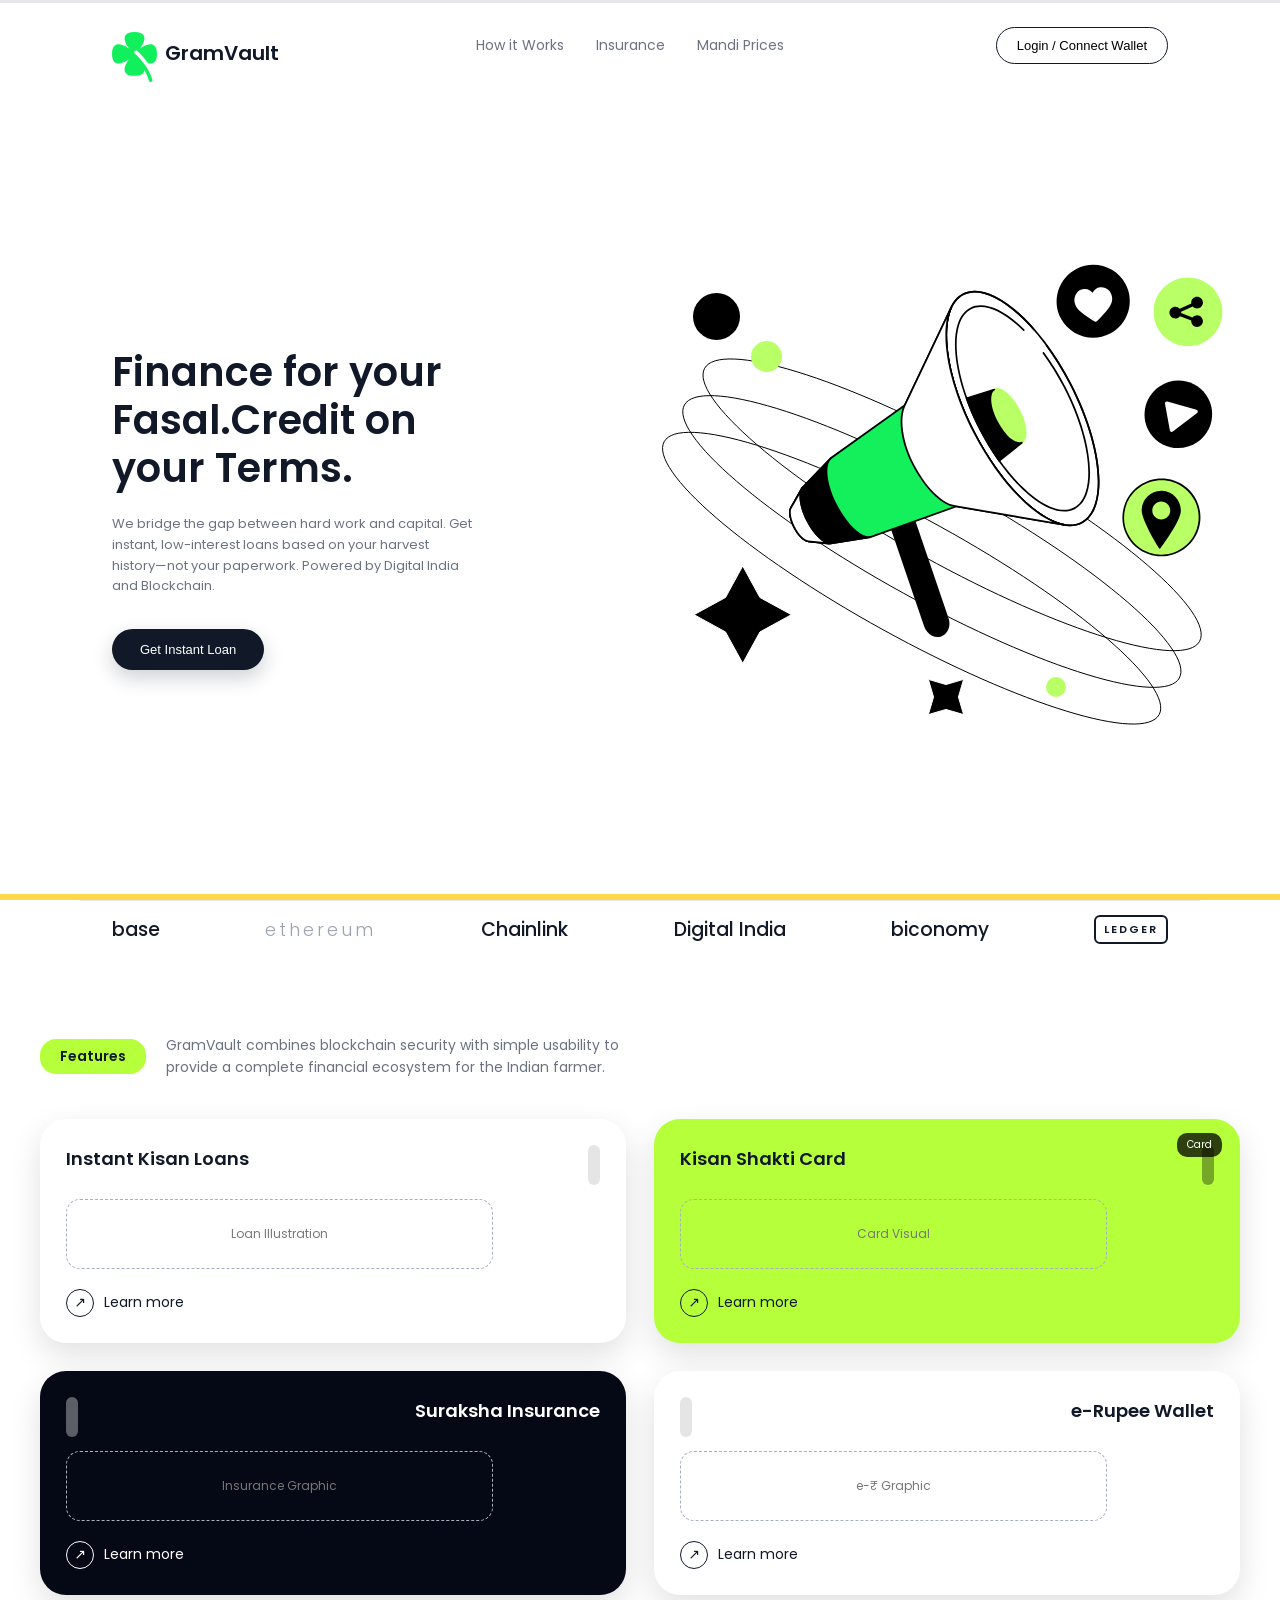
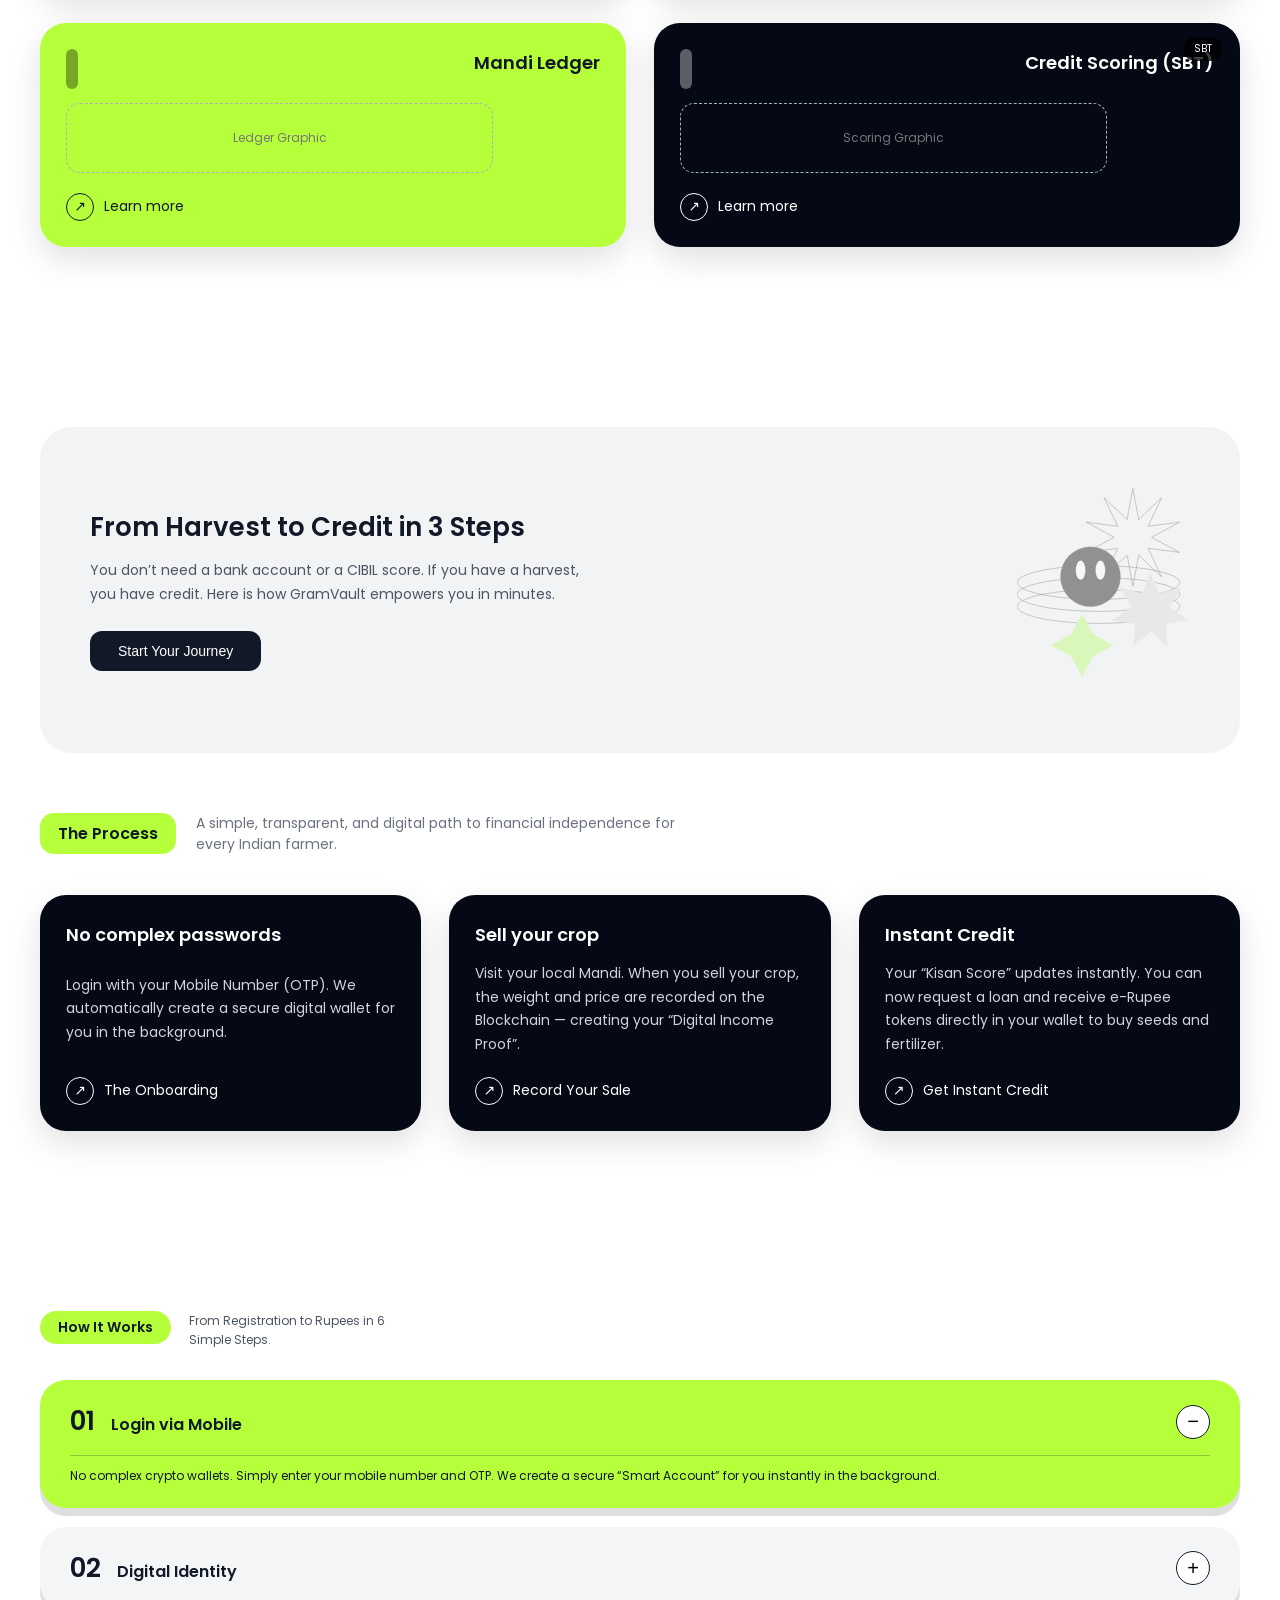
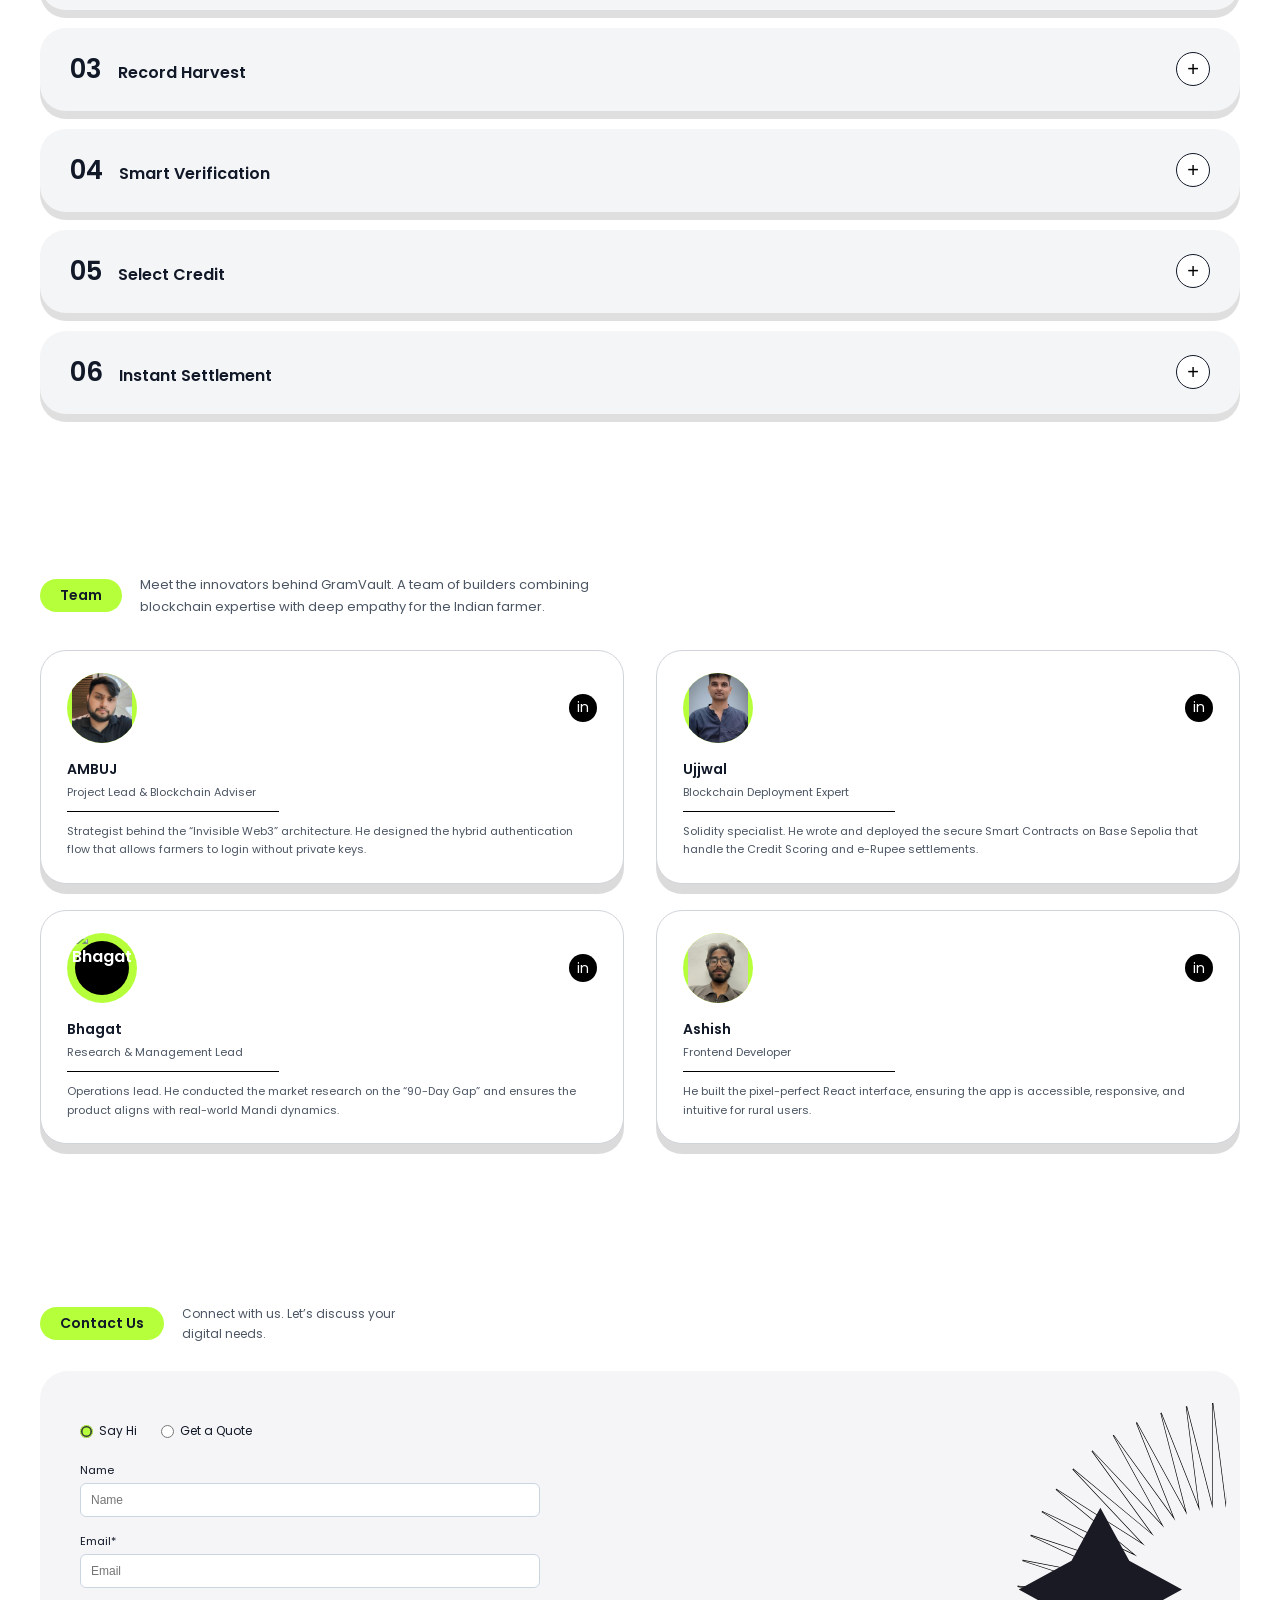
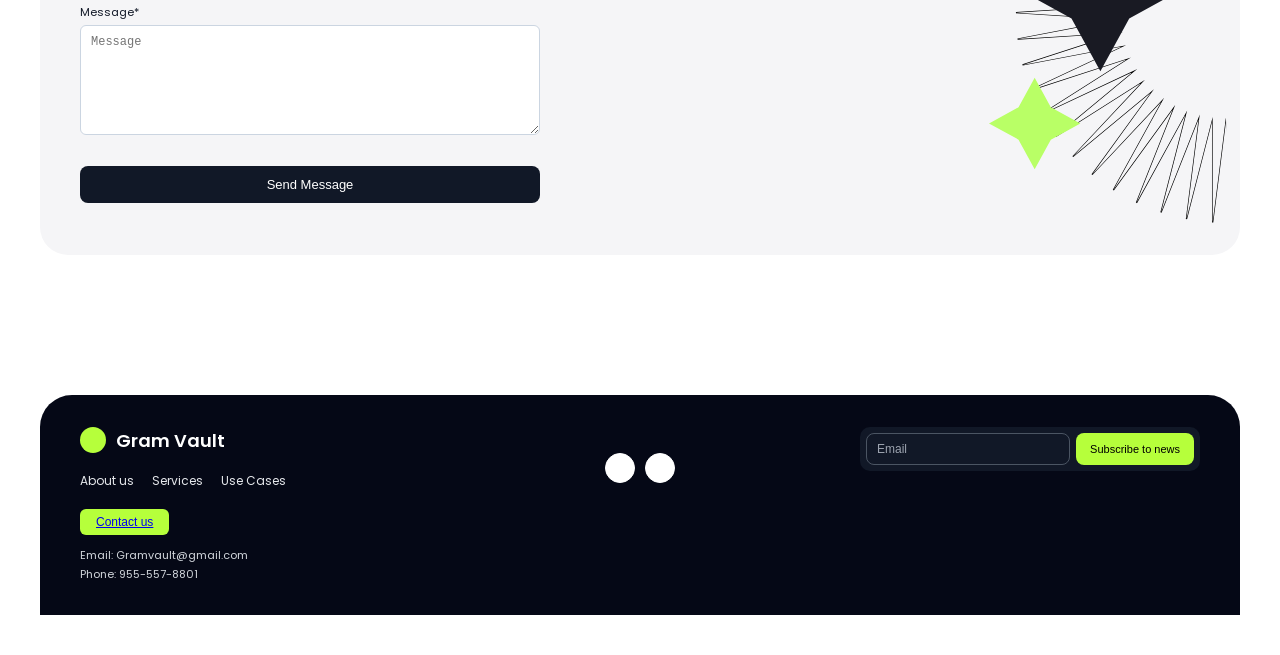
==== frontend/index.html @ ecdd1592 "Refactor code structure for improved readability and maintainability" ====
<!DOCTYPE html>
<html lang="en">

<head>
    <meta charset="UTF-8" />
    <title>Gram Vault – Fasal Credit</title>
    <meta name="viewport" content="width=device-width, initial-scale=1.0" />
    <link href="https://fonts.googleapis.com/css2?family=Poppins:wght@300;400;500;600&display=swap" rel="stylesheet">
    <link rel="stylesheet" href="style.css">


</head>

<body>
    <div class="page">
        <header class="container navbar">
            <div class="logo">
                <div class="logo-icon"><img src="Vector.svg" height="50px"></div>
                <div class="logo-text">GramVault</div>

            </div>

            <nav class="nav-links">
                <a href="#">How it Works</a>
                <a href="#">Insurance</a>
                <a href="#">Mandi Prices</a>
            </nav>

            <button class="btn-outline">Login / Connect Wallet</button>
        </header>

        <div class="hero-wrapper">
            <main class="container hero">
                <sec class="hero-copy">
                    <h1 class="hero-title">
                        <span>Finance for your</span>
                        <span>Fasal.Credit on</span>
                        <span>your Terms.</span>
                    </h1>
                    <p class="hero-text">
                        We bridge the gap between hard work and capital. Get instant, low-interest
                        loans based on your harvest history—not your paperwork. Powered by
                        Digital India and Blockchain.
                    </p>
                    <button class="btn-primary">Get Instant Loan</button>
                </sec>

                <sec class="hero-graphic" aria-hidden="true">
                    <!-- <div class="megaphone-card"> -->
                    <!-- <div class="rings"></div>
                        <div class="megaphone-body">
                            <div class="megaphone-band"></div>
                        </div>
                        <div class="mega-handle"></div>

                        <div class="icon-bubble bubble-1"></div>
                        <div class="icon-bubble green bubble-2"></div>
                        <div class="icon-bubble green bubble-3"></div>

                        <div class="dot d1"></div>
                        <div class="dot d2"></div>

                        <div class="star s1"></div>
                        <div class="star s2"></div> -->
                    <img src="Illustration.svg">
        </div>
        </sec>
        </main>
    </div>

    <footer class="container partners">
        <div class="partners-row">
            <span><span class="bold">base</span></span>
            <span><span class="muted">ethereum</span></span>
            <span><span class="bold">Chainlink</span></span>
            <span><span class="bold">Digital India</span></span>
            <span><span class="bold">biconomy</span></span>
            <span class="tag">LEDGER</span>
        </div>
    </footer>
    </div>



    <!-- -----------------------------------------CardSection?-------------------------------------------- -->
    <section class="features">
        <div class="features-header">
            <span class="features-tag">Features</span>
            <p class="features-desc">
                GramVault combines blockchain security with simple usability to provide a
                complete financial ecosystem for the Indian farmer.
            </p>
        </div>

        <div class="features-grid">

            <!-- CARD 1 -->
            <div class="card card-light">
                <div class="card-header">
                    <h3 class="card-title">Instant Kisan Loans</h3>
                    <span class="card-bar"></span>


                </div>

                <div class="card-body">
                    <div class="card-illustration">Loan Illustration</div>
                </div>

                <div class="card-footer">
                    <a href="#" class="card-link">
                        <span class="card-icon">↗</span> Learn more
                    </a>
                </div>
            </div>

            <!-- CARD 2 -->
            <div class="card card-green">
                <span class="card-tag">Card</span>

                <div class="card-header">
                    <h3 class="card-title">Kisan Shakti Card</h3>
                    <span class="card-bar card-bar-dark"></span>

                </div>

                <div class="card-body">
                    <div class="card-illustration">Card Visual</div>
                </div>

                <div class="card-footer">
                    <a href="#" class="card-link">
                        <span class="card-icon">↗</span> Learn more
                    </a>
                </div>
            </div>

            <!-- CARD 3 -->
            <div class="card card-dark">
                <div class="card-header">
                    <span class="card-bar card-bar-white"></span>
                    <h3 class="card-title">Suraksha Insurance</h3>
                </div>

                <div class="card-body">
                    <div class="card-illustration">Insurance Graphic</div>
                </div>

                <div class="card-footer">
                    <a href="#" class="card-link">
                        <span class="card-icon">↗</span> Learn more
                    </a>
                </div>
            </div>

            <!-- CARD 4 -->
            <div class="card card-light">
                <div class="card-header">
                    <span class="card-bar"></span>
                    <h3 class="card-title">e-Rupee Wallet</h3>
                </div>

                <div class="card-body">
                    <div class="card-illustration">e-₹ Graphic</div>
                </div>

                <div class="card-footer">
                    <a href="#" class="card-link">
                        <span class="card-icon">↗</span> Learn more
                    </a>
                </div>
            </div>

            <!-- CARD 5 -->
            <div class="card card-green">
                <div class="card-header">
                    <span class="card-bar card-bar-dark"></span>
                    <h3 class="card-title">Mandi Ledger</h3>
                </div>

                <div class="card-body">
                    <div class="card-illustration">Ledger Graphic</div>
                </div>

                <div class="card-footer">
                    <a href="#" class="card-link">
                        <span class="card-icon">↗</span> Learn more
                    </a>
                </div>
            </div>

            <!-- CARD 6 -->
            <div class="card card-dark">
                <span class="card-tag">SBT</span>

                <div class="card-header">
                    <span class="card-bar card-bar-white"></span>
                    <h3 class="card-title">Credit Scoring (SBT)</h3>
                </div>

                <div class="card-body">
                    <div class="card-illustration">Scoring Graphic</div>
                </div>

                <div class="card-footer">
                    <a href="#" class="card-link">
                        <span class="card-icon">↗</span> Learn more
                    </a>
                </div>
            </div>

        </div>
    </section>

    <section class="journey-section">

        <!-- Top rounded box -->
        <div class="journey-box">
            <div class="journey-content">
                <h2 class="journey-title">From Harvest to Credit in 3 Steps</h2>
                <p class="journey-desc">
                    You don’t need a bank account or a CIBIL score. If you have a harvest, you have credit.
                    Here is how GramVault empowers you in minutes.
                </p>

                <button class="journey-btn">Start Your Journey</button>
            </div>

            <div class="journey-graphic">
                <img src="Group 4.svg" height="190px">
            </div>
        </div>

        <!-- PROCESS TITLE ROW -->
        <div class="process-header">
            <span class="process-tag">The Process</span>
            <p class="process-desc">
                A simple, transparent, and digital path to financial independence for every Indian farmer.
            </p>
        </div>

        <!-- PROCESS CARDS -->
        <div class="process-cards">

            <!-- CARD 1 -->
            <div class="card card-dark">
                <div class="card-header">
                    <h3 class="card-title">No complex passwords</h3>
                </div>

                <div class="card-body">
                    <p class="card-text">
                        Login with your Mobile Number (OTP). We automatically create a secure digital wallet
                        for you in the background.
                    </p>
                </div>

                <div class="card-footer">
                    <a href="#" class="card-link">
                        <span class="card-icon">↗</span> The Onboarding
                    </a>
                </div>
            </div>

            <!-- CARD 2 -->
            <div class="card card-dark">
                <div class="card-header">
                    <h3 class="card-title">Sell your crop</h3>
                </div>

                <div class="card-body">
                    <p class="card-text">
                        Visit your local Mandi. When you sell your crop, the weight and price are recorded on the
                        Blockchain — creating your “Digital Income Proof”.
                    </p>
                </div>

                <div class="card-footer">
                    <a href="#" class="card-link">
                        <span class="card-icon">↗</span> Record Your Sale
                    </a>
                </div>
            </div>

            <!-- CARD 3 -->
            <div class="card card-dark">
                <div class="card-header">
                    <h3 class="card-title">Instant Credit</h3>
                </div>

                <div class="card-body">
                    <p class="card-text">
                        Your “Kisan Score” updates instantly. You can now request a loan and receive e-Rupee tokens
                        directly in your wallet to buy seeds and fertilizer.
                    </p>
                </div>

                <div class="card-footer">
                    <a href="#" class="card-link">
                        <span class="card-icon">↗</span> Get Instant Credit
                    </a>
                </div>
            </div>

        </div>
    </section>


    <!-- -----------------------------------------CardSection?-------------------------------------------- -->



    <section class="how-section">
        <div class="how-header">
            <span class="how-tag">How It Works</span>
            <p class="how-desc">
                From Registration to Rupees in 6<br />
                Simple Steps.
            </p>
        </div>

        <div class="how-list">

            <!-- STEP 1 (OPEN) -->
            <div class="how-item active">
                <div class="how-item-header">
                    <div class="how-step">
                        <span class="how-step-number">01</span>
                        <span class="how-step-title">Login via Mobile</span>
                    </div>
                    <button class="how-toggle" type="button" aria-expanded="true">
                        <span class="how-toggle-symbol">−</span>
                    </button>
                </div>

                <div class="how-divider"></div>

                <div class="how-body">
                    <p>
                        No complex crypto wallets. Simply enter your mobile number and OTP.
                        We create a secure “Smart Account” for you instantly in the background.
                    </p>
                </div>
            </div>

            <!-- STEP 2 -->
            <div class="how-item">
                <div class="how-item-header">
                    <div class="how-step">
                        <span class="how-step-number">02</span>
                        <span class="how-step-title">Digital Identity</span>
                    </div>
                    <button class="how-toggle" type="button" aria-expanded="false">
                        <span class="how-toggle-symbol">+</span>
                    </button>
                </div>
                <div class="how-body">
                    <p>
                        The system initializes your "Soulbound Token" (SBT). This is your permanent, tamper-proof
                        digital reputation on the Base Blockchain.
                    </p>
                </div>
            </div>

            <!-- STEP 3 -->
            <div class="how-item">
                <div class="how-item-header">
                    <div class="how-step">
                        <span class="how-step-number">03</span>
                        <span class="how-step-title">Record Harvest</span>
                    </div>
                    <button class="how-toggle" type="button" aria-expanded="false">
                        <span class="how-toggle-symbol">+</span>
                    </button>
                </div>
                <div class="how-body">
                    <p>
                        When you sell your crop, the verified weight and price are recorded on-chain. This "Proof of
                        Income" automatically boosts your credit limit.
                    </p>
                </div>
            </div>

            <!-- STEP 4 -->
            <div class="how-item">
                <div class="how-item-header">
                    <div class="how-step">
                        <span class="how-step-number">04</span>
                        <span class="how-step-title">Smart Verification</span>
                    </div>
                    <button class="how-toggle" type="button" aria-expanded="false">
                        <span class="how-toggle-symbol">+</span>
                    </button>
                </div>
                <div class="how-body">
                    <p>No bank visits. Our smart contracts analyze your harvest history and satellite weather data to
                        calculate your exact loan eligibility in seconds.
                    </p>
                </div>
            </div>


            <div class="how-item">
                <div class="how-item-header">
                    <div class="how-step">
                        <span class="how-step-number">05</span>
                        <span class="how-step-title">Select Credit</span>
                    </div>
                    <button class="how-toggle" type="button" aria-expanded="false">
                        <span class="how-toggle-symbol">+</span>
                    </button>
                </div>
                <div class="how-body">
                    <p>Choose a loan offer (e.g., "Seeds & Fertilizer"). The funds are programmable and can only be
                        spent at verified merchants, ensuring safety.
                    </p>
                </div>
            </div>


            <div class="how-item">
                <div class="how-item-header">
                    <div class="how-step">
                        <span class="how-step-number">06</span>
                        <span class="how-step-title">Instant Settlement</span>
                    </div>
                    <button class="how-toggle" type="button" aria-expanded="false">
                        <span class="how-toggle-symbol">+</span>
                    </button>
                </div>
                <div class="how-body">
                    <p>Funds arrive in your wallet instantly as e-Rupee tokens. Use them to pay vendors via QR code or
                        withdraw to your bank account.
                    </p>
                </div>
            </div>

        </div>
    </section>






    <!---------------------------------------TEAM--------------------------------------->

    <section class="team-section">
        <div class="team-header">
            <span class="team-tag">Team</span>
            <p class="team-desc">
                Meet the innovators behind GramVault. A team of builders combining
                blockchain expertise with deep empathy for the Indian farmer.
            </p>
        </div>

        <div class="team-grid">
            <!-- MEMBER 1 -->
            <article class="team-card">
                <div class="team-card-top">
                    <div class="team-avatar-wrap">
                        <div class="team-avatar"><img src="ambuj.jpeg" alt="Ambuj" height=80px"></div>
                    </div>
                    <a href="https://www.linkedin.com/in/ambuj-tiwari-7b82b1240/" class="team-linkedin">in</a>
                </div>

                <div class="team-text">
                    <h3 class="team-name">AMBUJ</h3>
                    <p class="team-role">Project Lead &amp; Blockchain Adviser</p>
                    <div class="team-divider"></div>
                    <p class="team-bio">
                        Strategist behind the “Invisible Web3” architecture. He designed
                        the hybrid authentication flow that allows farmers to login without
                        private keys.
                    </p>
                </div>
            </article>

            <!-- MEMBER 2 -->
            <article class="team-card">
                <div class="team-card-top">
                    <div class="team-avatar-wrap">
                        <div class="team-avatar"><img src="ujjawal.jpeg" alt="Ujjwal" height=85px"></div>

                    </div>
                    <a href="https://www.linkedin.com/in/ujjawal-tiwari-017b30347" class="team-linkedin">in</a>


                </div>

                <div class="team-text">
                    <h3 class="team-name">Ujjwal</h3>
                    <p class="team-role">Blockchain Deployment Expert</p>
                    <div class="team-divider"></div>
                    <p class="team-bio">
                        Solidity specialist. He wrote and deployed the secure Smart
                        Contracts on Base Sepolia that handle the Credit Scoring and
                        e-Rupee settlements.
                    </p>
                </div>
            </article>

            <!-- MEMBER 3 -->
            <article class="team-card">
                <div class="team-card-top">
                    <div class="team-avatar-wrap">
                        <div class="team-avatar"><img src="bhagat.jpeg" alt="Bhagat" height=80px"></div>

                    </div>
                    <a href="#" class="team-linkedin">in</a>
                </div>

                <div class="team-text">
                    <h3 class="team-name">Bhagat</h3>
                    <p class="team-role">Research &amp; Management Lead</p>
                    <div class="team-divider"></div>
                    <p class="team-bio">
                        Operations lead. He conducted the market research on the “90-Day
                        Gap” and ensures the product aligns with real-world Mandi
                        dynamics.
                    </p>
                </div>
            </article>

            <!-- MEMBER 4 -->
            <article class="team-card">
                <div class="team-card-top">
                    <div class="team-avatar-wrap">
                        <div class="team-avatar"><img src="ashish.jpeg" alt="Ashish" height=80px"></div>

                    </div>
                    <a href="#" class="team-linkedin">in</a>
                </div>

                <div class="team-text">
                    <h3 class="team-name">Ashish</h3>
                    <p class="team-role">Frontend Developer</p>
                    <div class="team-divider"></div>
                    <p class="team-bio">
                        He built the pixel-perfect React interface, ensuring the app is
                        accessible, responsive, and intuitive for rural users.
                    </p>
                </div>
            </article>
        </div>
    </section>


    <!---------------------------------------TEAM--------------------------------------->

    <!--------------------------------------------contact-us------------------------------>

    <section class="contact-section">
        <!-- Top heading row -->
        <div class="contact-header">
            <span class="contact-tag">Contact Us</span>
            <p class="contact-subtitle">
                Connect with us. Let’s discuss your<br />
                digital needs.
            </p>
        </div>

        <!-- Big rounded card -->
        <div class="contact-card">
            <!-- Left: form -->
            <div class="contact-form-wrap">
                <div class="contact-toggle-row">
                    <label class="contact-toggle">
                        <input type="radio" name="contact_type" checked />
                        <span>Say Hi</span>
                    </label>
                    <label class="contact-toggle">
                        <input type="radio" name="contact_type" />
                        <span>Get a Quote</span>
                    </label>
                </div>

                <form class="contact-form" action="#" method="post">
                    <div class="contact-field">
                        <label for="name">Name</label>
                        <input id="name" type="text" placeholder="Name" />
                    </div>

                    <div class="contact-field">
                        <label for="email">Email*</label>
                        <input id="email" type="email" placeholder="Email" required />
                    </div>

                    <div class="contact-field">
                        <label for="message">Message*</label>
                        <textarea id="message" rows="4" placeholder="Message" required></textarea>
                    </div>

                    <button type="submit" class="contact-button">
                        Send Message
                    </button>
                </form>
            </div>

            <!-- Right: decoration -->
            <!-- <div class="contact-graphic"> -->
                <!-- <div class="contact-ray contact-ray-top"></div>
                <div class="contact-ray contact-ray-bottom"></div>
                <div class="contact-star contact-star-main"></div>
                <div class="contact-star contact-star-accent"></div> -->

                <img src="Group 10.svg" alt="" height="420px" style="margin-left: 55%;">

            </div>
        </div>
    </section>


    <!--------------------------------------------contact-us------------------------------>






    <footer class="footer-section">
  <div class="footer-inner">

    <!-- Left column -->
    <div class="footer-left">
      <div class="footer-brand">
        <div class="footer-logo-icon"></div>
        <span class="footer-logo-text">Gram Vault</span>
      </div>

      <nav class="footer-nav">
        <a href="#">About us</a>
        <a href="#">Services</a>
        <a href="#">Use Cases</a>
      </nav>

      <button class="footer-contact-btn"><a href="tel:8299726232">Contact us</a>
 </button>

      <div class="footer-contact-info">
        <p>Email: Gramvault@gmail.com</p>
        <p>Phone: 955-557-8801</p>
      </div>
    </div>

    <!-- Center icons -->
    <div class="footer-center">
      <button class="footer-icon-btn"  style="background-color: white;"><i class="fa-brands fa-github"></i></button>
      <button class="footer-icon-btn" style="background-color: white;"><i class="fa-brands fa-github"></i></button>
    </div>

    <!-- Right: newsletter -->
    <div class="footer-right">
      <form class="footer-newsletter">
        <input
          type="email"
          placeholder="Email"
          class="footer-input"
          required
        />
        <button type="submit" class="footer-news-btn">
          Subscribe to news
        </button>
      </form>
    </div>

  </div>
</footer>






    <!-- SIMPLE ACCORDION JS -->
    <script>
        document.querySelectorAll('.how-item-header').forEach(header => {
            header.addEventListener('click', () => {
                const item = header.parentElement;
                const open = item.classList.contains('active');

                // close all
                document.querySelectorAll('.how-item').forEach(i => {
                    i.classList.remove('active');
                    i.querySelector('.how-toggle').setAttribute('aria-expanded', 'false');
                    i.querySelector('.how-toggle-symbol').textContent = '+';
                });

                // reopen clicked if it was closed
                if (!open) {
                    item.classList.add('active');
                    const toggle = item.querySelector('.how-toggle');
                    toggle.setAttribute('aria-expanded', 'true');
                    item.querySelector('.how-toggle-symbol').textContent = '−';
                }
            });
        });
    </script>





</body>

</html>
---- frontend/style.css ----
:root {
     --bg: #ffffff;
     --text: #111827;
     --muted: #6b7280;
     --accent: #b6ff3b;
     --accent-yellow: #ffd74a;
     --border: #e5e7eb;
     --btn-dark: #111827;
     --btn-dark-hover: #020617;
 }

 * {
     margin: 0;
     padding: 0;
     box-sizing: border-box;
 }

 html,
 body {
     height: 100%;
 }

 body {
     font-family: "Poppins", system-ui, -apple-system, BlinkMacSystemFont, "Segoe UI",
         sans-serif;
     background: var(--bg);
     color: var(--text);
 }

 /* FULL SCREEN WRAPPER */
 .page {
     height: 100vh;
     /* pura screen cover */
     display: flex;
     flex-direction: column;
     border-top: 3px solid var(--border);
     border-bottom: 6px solid var(--accent-yellow);
 }

 .container {
     width: 100%;
     max-width: 1120px;
     margin: 0 auto;
     padding: 20px 32px 24px;
 }

 /* NAVBAR */
 .navbar {
     display: flex;
     align-items: center;
     justify-content: space-between;
     margin-bottom: 36px;
 }

 .logo {
     display: flex;
     align-items: center;
     gap: 10px;
     font-weight: 600;
     font-size: 20px;
 }

 .logo-icon {
     width: 28px;
     height: 28px;
     border-radius: 999px;
     /* background: var(--accent); */
     position: relative;
 }

 .logo-text {
     margin-top: 10%;
     margin-left: 10%;
 }

 /*.logo-icon::before,
 .logo-icon::after {
     content: "";
     position: absolute;
     inset: 6px;
     border-radius: 50%;
     border: 2px solid #111827;
     clip-path: polygon(50% 0, 100% 50%, 50% 100%, 0 50%);
 } */

 .nav-links {
     display: flex;
     gap: 32px;
     font-size: 14px;
     color: var(--muted);
 }

 .nav-links a {
     text-decoration: none;
     color: inherit;
     position: relative;
 }

 .nav-links a:hover::after {
     content: "";
     position: absolute;
     left: 0;
     bottom: -4px;
     width: 18px;
     height: 2px;
     background: var(--accent-yellow);
 }

 .btn-outline {
     padding: 10px 20px;
     border-radius: 999px;
     border: 1px solid #111827;
     background: transparent;
     font-size: 13px;
     cursor: pointer;
 }

 .btn-outline:hover {
     background: #f9fafb;
 }

 /* HERO SECTION (full-screen center) */
 .hero-wrapper {
     flex: 1;
     /* navbar ke baad jo space bache, sab hero use kare */
     display: flex;
     align-items: center;
 }

 .hero {
     display: grid;
     grid-template-columns: minmax(0, 1.2fr) minmax(0, 1fr);
     gap: 32px;
     align-items: center;
     width: 100%;
 }

 .hero-title {
     font-size: 40px;
     line-height: 1.2;
     font-weight: 600;
     margin-bottom: 22px;
 }

 .hero-title span {
     display: block;
 }

 .hero-text {
     font-size: 13px;
     line-height: 1.6;
     color: var(--muted);
     max-width: 360px;
     margin-bottom: 32px;
 }

 .btn-primary {
     padding: 13px 28px;
     border-radius: 999px;
     border: none;
     background: var(--btn-dark);
     color: #ffffff;
     font-size: 13px;
     cursor: pointer;
     box-shadow: 0 8px 20px rgba(15, 23, 42, 0.2);
 }

 .btn-primary:hover {
     background: var(--btn-dark-hover);
 }

 /* ILLUSTRATION */
 .hero-graphic {
     display: flex;
     align-items: center;
     justify-content: center;
 }

 .megaphone-card {
     width: 320px;
     height: 240px;
     border-radius: 120px;
     border: 1px solid var(--border);
     background: radial-gradient(circle at 10% 10%, #e5ffb3 0, #ffffff 55%);
     position: relative;
     overflow: hidden;
 }

 .rings {
     position: absolute;
     inset: 30px 50px;
     border-radius: 999px;
     border: 2px solid #d1d5db;
     transform: rotate(-22deg);
 }

 .rings::before,
 .rings::after {
     content: "";
     position: absolute;
     inset: 14px;
     border-radius: inherit;
     border: 2px solid #e5e7eb;
 }

 .megaphone-body {
     position: absolute;
     left: 45%;
     top: 26%;
     width: 110px;
     height: 70px;
     background: #ffffff;
     border-radius: 60px;
     border: 3px solid #111827;
     transform: rotate(18deg);
     box-shadow: 0 8px 16px rgba(15, 23, 42, 0.18);
     overflow: hidden;
 }

 .megaphone-body::before {
     content: "";
     position: absolute;
     inset: 10px;
     border-radius: inherit;
     border: 3px solid #111827;
 }

 .megaphone-band {
     position: absolute;
     inset: 0;
     background: linear-gradient(90deg, var(--accent) 0, #3bff5d 60%, #111827 61%, #111827 80%, #000 100%);
     clip-path: polygon(0 35%, 100% 0, 100% 65%, 0 100%);
     opacity: 0.9;
 }

 .mega-handle {
     position: absolute;
     width: 16px;
     height: 80px;
     background: #111827;
     border-radius: 20px;
     left: 58%;
     bottom: -6%;
     transform: rotate(12deg);
 }

 .icon-bubble {
     position: absolute;
     width: 40px;
     height: 40px;
     border-radius: 999px;
     display: flex;
     align-items: center;
     justify-content: center;
     font-size: 16px;
     background: #111827;
     color: #ffffff;
 }

 .icon-bubble.green {
     background: var(--accent);
     color: #111827;
 }

 .bubble-1 {
     top: 24%;
     right: 7%;
 }

 .bubble-2 {
     top: 44%;
     right: -4%;
 }

 .bubble-3 {
     bottom: 18%;
     right: 5%;
 }

 .icon-bubble::before {
     content: "⬆";
     transform: rotate(45deg);
 }

 .bubble-2::before {
     content: "▶";
     transform: translateX(1px);
 }

 .bubble-3::before {
     content: "⤵";
 }

 .dot {
     position: absolute;
     width: 9px;
     height: 9px;
     border-radius: 50%;
     background: var(--accent);
 }

 .dot.d1 {
     top: 20%;
     left: 52%;
 }

 .dot.d2 {
     bottom: 18%;
     left: 72%;
 }

 .star {
     position: absolute;
     width: 26px;
     height: 26px;
     background: #000;
     clip-path: polygon(50% 0, 68% 32%, 100% 40%, 74% 60%, 80% 100%, 50% 78%, 20% 100%, 26% 60%, 0 40%, 32% 32%);
 }

 .star.s1 {
     left: 16%;
     bottom: 22%;
 }

 .star.s2 {
     right: 20%;
     bottom: 7%;
 }

 /* PARTNER ROW */
 .partners {
     border-top: 1px solid #e5e7eb;
     padding-top: 14px;
     padding-bottom: 10px;
 }

 .partners-row {
     display: flex;
     align-items: center;
     justify-content: space-between;
     font-size: 18px;
     font-weight: 500;
 }

 .partners-row span {
     display: inline-flex;
     align-items: baseline;
     gap: 3px;
 }

 .partners-row .muted {
     font-weight: 300;
     letter-spacing: 3px;
     text-transform: lowercase;
     color: #9ca3af;
 }

 .partners-row .bold {
     font-size: 19px;
 }

 .partners-row .tag {
     border: 2px solid #111827;
     padding: 4px 8px;
     border-radius: 6px;
     font-size: 11px;
     font-weight: 600;
     letter-spacing: 2px;
 }

 /* RESPONSIVE */
 @media (max-width: 900px) {
     .nav-links {
         display: none;
     }

     .hero {
         grid-template-columns: 1fr;
     }

     .hero-graphic {
         order: -1;
     }

     .hero-title {
         font-size: 32px;
     }
 }

 @media (max-width: 640px) {
     .container {
         padding-inline: 18px;
     }

     .partners-row {
         flex-wrap: wrap;
         gap: 14px;
         justify-content: center;
     }
 }










 /* GENERAL RESET + FULL WIDTH WRAPPER */
 /* body {
     margin: 0;
     padding: 0;
     width: 100%;
     overflow-x: hidden;
     background: #ffffff;
     font-family: Poppins, sans-serif;
 } */

 /* FULL SCREEN SECTIONS */
 section {
     width: 100%;
     padding-left: max(20px, calc((100vw - 1200px) / 2));
     padding-right: max(20px, calc((100vw - 1200px) / 2));
 }



 /* -------------------------------------------------- */
 /* ------------------- FEATURES SECTION ------------- */
 /* -------------------------------------------------- */

 .features {
     padding-top: 80px;
     padding-bottom: 80px;
 }

 .features-header {
     display: flex;
     gap: 20px;
     margin-bottom: 40px;
     align-items: center;
 }

 .features-tag {
     background: #b6ff3b;
     padding: 7px 20px;
     border-radius: 16px;
     font-weight: 600;
     font-size: 14px;
 }

 .features-desc {
     font-size: 14px;
     color: #6b7280;
     max-width: 500px;
     line-height: 1.6;
 }

 .features-grid {
     display: grid;
     grid-template-columns: repeat(2, 1fr);
     gap: 28px;
 }



 /* ---------------------- */
 /* CARD BASE STYLES */
 /* ---------------------- */

 .card {
     border-radius: 26px;
     padding: 26px;
     min-height: 200px;
     display: flex;
     flex-direction: column;
     justify-content: space-between;
     box-shadow: 0 12px 32px rgba(0, 0, 0, 0.12);
     position: relative;
 }

 .card-light {
     background: #ffffff;
 }

 .card-green {
     background: #b6ff3b;
 }

 .card-dark {
     background: #050815;
     color: #fff;
 }

 /* Card Header */
 .card-header {
     margin-bottom: 14px;
     display: flex;
     justify-content: space-between;
     align-items: flex-start;
 }

 .card-title {
     font-size: 18px;
     font-weight: 600;
 }

 /* Vertical bar */
 .card-bar {
     width: 12px;
     height: 40px;
     border-radius: 10px;
     background: rgba(0, 0, 0, 0.10);
 }

 .card-bar-dark {
     background: rgba(0, 0, 0, 0.35);
 }

 .card-bar-white {
     background: rgba(255, 255, 255, 0.35);
 }

 /* Card Body */
 .card-body {
     display: flex;
     align-items: center;
 }

 .card-illustration {
     width: 80%;
     height: 70px;
     border: 1px dashed #a8b0c0;
     border-radius: 14px;
     display: flex;
     justify-content: center;
     align-items: center;
     color: #777;
     font-size: 12px;
 }

 /* Tag */
 .card-tag {
     position: absolute;
     top: 14px;
     right: 18px;
     padding: 4px 10px;
     font-size: 10px;
     background: rgba(0, 0, 0, 0.75);
     border-radius: 10px;
     color: #fff;
 }

 /* Footer */
 .card-footer {
     margin-top: 20px;
 }

 .card-link {
     display: inline-flex;
     align-items: center;
     gap: 10px;
     color: inherit;
     font-size: 14px;
     text-decoration: none;
 }

 .card-icon {
     width: 28px;
     height: 28px;
     border: 1px solid currentColor;
     border-radius: 50%;
     display: flex;
     justify-content: center;
     align-items: center;
 }



 /* -------------------------------------------------- */
 /* ------------------- JOURNEY SECTION -------------- */
 /* -------------------------------------------------- */

 .journey-section {
     padding-top: 100px;
     padding-bottom: 100px;
 }

 .journey-box {
     width: 100%;
     background: #f1f3f5;
     border-radius: 32px;
     padding: 60px 50px;
     display: flex;
     justify-content: space-between;
     align-items: center;
 }

 .journey-content {
     max-width: 500px;
 }

 .journey-title {
     font-size: 26px;
     margin-bottom: 12px;
     font-weight: 600;
 }

 .journey-desc {
     font-size: 14px;
     line-height: 1.7;
     color: #4b5563;
     margin-bottom: 24px;
 }

 .journey-btn {
     padding: 12px 28px;
     background: #111827;
     color: #fff;
     border-radius: 12px;
     border: none;
     cursor: pointer;
     font-size: 14px;
 }

 .journey-graphic {
     font-size: 40px;
     opacity: 0.4;
 }



 /* PROCESS HEADER */
 .process-header {
     display: flex;
     gap: 20px;
     margin-top: 60px;
     margin-bottom: 40px;
     align-items: center;
 }

 .process-tag {
     background: #b6ff3b;
     padding: 8px 18px;
     font-weight: 600;
     border-radius: 14px;
 }

 .process-desc {
     font-size: 14px;
     color: #6b7280;
     max-width: 520px;
 }



 /* PROCESS CARDS */
 .process-cards {
     display: grid;
     grid-template-columns: repeat(3, 1fr);
     gap: 28px;
 }

 .card-text {
     font-size: 14px;
     color: #d1d5db;
     line-height: 1.7;
 }



 /* -------------------------------------------------- */
 /* RESPONSIVE */
 /* -------------------------------------------------- */

 @media (max-width: 950px) {

     .journey-box {
         flex-direction: column;
         text-align: center;
         padding: 40px 30px;
     }

     .journey-graphic {
         margin-top: 20px;
     }

     .process-cards {
         grid-template-columns: 1fr;
     }

     .features-grid {
         grid-template-columns: 1fr;
     }

 }



 /*****************************************************FAQ?************************************************/

 /* HOW IT WORKS / FAQ SECTION */

 .how-section {
     width: 100%;
     padding: 80px max(20px, calc((100vw - 1200px) / 2));
     font-family: Poppins, sans-serif;
 }

 .how-header {
     display: flex;
     gap: 18px;
     align-items: flex-start;
     margin-bottom: 32px;
 }

 .how-tag {
     background: #b6ff3b;
     padding: 6px 18px;
     border-radius: 18px;
     font-weight: 600;
     font-size: 14px;
 }

 .how-desc {
     font-size: 12px;
     color: #4b5563;
     line-height: 1.6;
 }

 .how-list {
     display: flex;
     flex-direction: column;
     gap: 18px;
 }

 /* Each row */
 .how-item {
     border-radius: 26px;
     background: #f4f5f7;
     padding: 22px 30px;
     box-shadow: 0 8px 0 #00000020;
     cursor: pointer;
     transition: background 0.2s ease, box-shadow 0.2s ease, transform 0.1s ease;
 }

 .how-item.active {
     background: #b6ff3b;
     transform: translateY(-1px);
 }

 /* top line */
 .how-item-header {
     display: flex;
     align-items: center;
     justify-content: space-between;
 }

 /* left side number + title */
 .how-step {
     display: flex;
     align-items: baseline;
     gap: 16px;
 }

 .how-step-number {
     font-size: 26px;
     font-weight: 600;
 }

 .how-step-title {
     font-size: 16px;
     font-weight: 600;
 }

 /* toggle button */
 .how-toggle {
     width: 34px;
     height: 34px;
     border-radius: 50%;
     border: 1px solid #111827;
     background: #ffffff;
     display: flex;
     align-items: center;
     justify-content: center;
     font-size: 20px;
     cursor: pointer;
 }

 .how-item.active .how-toggle {
     background: #ffffff;
 }

 /* divider + body text only visible in active */
 .how-divider {
     margin-top: 14px;
     border-top: 1px solid #11182740;
 }

 .how-body {
     margin-top: 10px;
     font-size: 12px;
     line-height: 1.6;
     color: #111827;
 }

 .how-item:not(.active) .how-divider,
 .how-item:not(.active) .how-body {
     display: none;
 }

 /* Responsive */
 @media (max-width: 768px) {
     .how-section {
         padding-inline: 20px;
     }

     .how-header {
         flex-direction: column;
         gap: 10px;
     }

     .how-item {
         padding: 18px 20px;
     }
 }

 /*****************************************************FAQ?************************************************/




 /*******************************************8TEAM**************************************************888*/


 /* TEAM SECTION WRAPPER */
 .team-section {
     width: 100%;
     padding: 80px max(20px, calc((100vw - 1200px) / 2));
     font-family: Poppins, sans-serif;
 }

 /* HEADER */
 .team-header {
     display: flex;
     gap: 18px;
     align-items: center;
     margin-bottom: 32px;
 }

 .team-tag {
     background: #b6ff3b;
     padding: 6px 20px;
     border-radius: 18px;
     font-weight: 600;
     font-size: 14px;
 }

 .team-desc {
     font-size: 13px;
     color: #4b5563;
     max-width: 520px;
     line-height: 1.7;
 }

 /* GRID */
 .team-grid {
     display: grid;
     grid-template-columns: repeat(2, minmax(0, 1fr));
     gap: 26px 32px;
 }

 /* CARD */
 .team-card {
     background: #ffffff;
     border-radius: 26px;
     border: 1px solid #d1d5db;
     padding: 22px 26px 24px;
     box-shadow: 0 10px 0 rgba(0, 0, 0, 0.14);
 }

 /* TOP AREA: avatar + linkedin */
 .team-card-top {
     display: flex;
     justify-content: space-between;
     align-items: center;
     margin-bottom: 16px;
 }

 /* avatar blob */
 .team-avatar-wrap {
     width: 70px;
     height: 70px;
     border-radius: 50%;
     background: #b6ff3b;
     display: flex;
     align-items: center;
     justify-content: center;
     position: relative;
     overflow: hidden;
 }

 .team-avatar {
     width: 54px;
     height: 54px;
     border-radius: 50%;
     background: #000;
     color: #fff;
     display: flex;
     align-items: center;
     justify-content: center;
     font-weight: 600;
 }

 /* LinkedIn badge */
 .team-linkedin {
     width: 28px;
     height: 28px;
     border-radius: 50%;
     background: #000;
     color: #fff;
     font-size: 14px;
     display: flex;
     align-items: center;
     justify-content: center;
     text-decoration: none;
 }

 /* TEXT AREA */
 .team-text {
     margin-top: 4px;
 }

 .team-name {
     font-size: 14px;
     font-weight: 600;
     margin-bottom: 4px;
 }

 .team-role {
     font-size: 11px;
     color: #4b5563;
     margin-bottom: 10px;
 }

 .team-divider {
     width: 40%;
     height: 1px;
     background: #000;
     margin-bottom: 10px;
 }

 .team-bio {
     font-size: 11px;
     line-height: 1.7;
     color: #4b5563;
 }

 /* RESPONSIVE */
 @media (max-width: 900px) {
     .team-grid {
         grid-template-columns: 1fr;
     }
 }

 /*******************************************8TEAM**************************************************888*/


 /*******************************************contect-us**************************************************888*/



 /* CONTACT SECTION WRAPPER */
 .contact-section {
     width: 100%;
     padding: 80px max(20px, calc((100vw - 1200px) / 2));
     font-family: Poppins, sans-serif;
 }

 /* HEADER */
 .contact-header {
     display: flex;
     gap: 18px;
     align-items: center;
     margin-bottom: 28px;
 }

 .contact-tag {
     background: #b6ff3b;
     padding: 6px 20px;
     border-radius: 18px;
     font-weight: 600;
     font-size: 14px;
 }

 .contact-subtitle {
     font-size: 12px;
     color: #4b5563;
     line-height: 1.6;
 }

 /* CARD */
 .contact-card {
     background: #f5f5f7;
     border-radius: 28px;
     padding: 32px 40px;
     display: grid;
     grid-template-columns: 1.3fr 1fr;
     gap: 40px;
     align-items: center;
 }

 /* FORM SIDE */
 .contact-form-wrap {
     max-width: 460px;
 }

 .contact-toggle-row {
     display: flex;
     gap: 24px;
     margin-bottom: 22px;
     font-size: 12px;
 }

 .contact-toggle {
     display: inline-flex;
     align-items: center;
     gap: 6px;
     cursor: pointer;
 }

 .contact-toggle input[type="radio"] {
     width: 13px;
     height: 13px;
     border-radius: 50%;
     accent-color: #b6ff3b;
     /* modern browsers */
 }

 .contact-form .contact-field {
     margin-bottom: 16px;
 }

 .contact-field label {
     display: block;
     font-size: 11px;
     margin-bottom: 4px;
 }

 .contact-field input,
 .contact-field textarea {
     width: 100%;
     border-radius: 6px;
     border: 1px solid #cbd5e1;
     padding: 9px 10px;
     font-size: 12px;
     outline: none;
 }

 .contact-field textarea {
     resize: vertical;
     min-height: 110px;
 }

 .contact-field input:focus,
 .contact-field textarea:focus {
     border-color: #111827;
 }

 /* BUTTON */
 .contact-button {
     margin-top: 8px;
     width: 100%;
     padding: 11px 16px;
     border-radius: 8px;
     border: none;
     background: #111827;
     color: #ffffff;
     font-size: 13px;
     cursor: pointer;
 }

 .contact-button:hover {
     background: #000000;
 }

 /* GRAPHIC SIDE */
 .contact-graphic {
     position: relative;
     width: 100%;
     height: 220px;
     overflow: hidden;
 }

 /* Rays */
 .contact-ray {
     position: absolute;
     width: 260px;
     height: 260px;
     border-radius: 50%;
     border: 1px dashed #9ca3af;
     clip-path: polygon(50% 0%, 55% 10%, 60% 20%, 65% 30%, 70% 40%, 75% 50%, 70% 60%, 65% 70%, 60% 80%, 55% 90%, 50% 100%, 45% 90%, 40% 80%, 35% 70%, 30% 60%, 25% 50%, 30% 40%, 35% 30%, 40% 20%, 45% 10%);
     opacity: 0.8;
 }

 .contact-ray-top {
     right: -60px;
     top: -60px;
 }

 .contact-ray-bottom {
     right: -60px;
     bottom: -60px;
 }

 /* Stars */
 .contact-star {
     position: absolute;
     clip-path: polygon(50% 0, 65% 35%, 100% 50%, 65% 65%, 50% 100%, 35% 65%, 0 50%, 35% 35%);
 }

 .contact-star-main {
     width: 100px;
     height: 100px;
     background: #050816;
     right: 40px;
     top: 60px;
 }

 .contact-star-accent {
     width: 70px;
     height: 70px;
     background: #b6ff3b;
     right: 110px;
     bottom: 10px;
 }

 /* RESPONSIVE */
 @media (max-width: 900px) {
     .contact-card {
         grid-template-columns: 1fr;
         padding: 28px 22px;
     }

     .contact-graphic {
         height: 180px;
     }
 }


 /*******************************************contect-us**************************************************888*/


 /* FOOTER WRAPPER */
 .footer-section {
     width: 100%;
     padding: 0 max(20px, calc((100vw - 1200px) / 2)) 40px;
     font-family: Poppins, sans-serif;
 }

 .footer-inner {
     margin-top: 60px;
     background: #050816;
     color: #ffffff;
     border-radius: 32px 32px 0 0;
     padding: 32px 40px 30px;
     display: grid;
     grid-template-columns: 1.2fr 0.6fr 1.2fr;
     align-items: flex-start;
     gap: 40px;
 }

 /* BRAND */
 .footer-brand {
     display: flex;
     align-items: center;
     gap: 10px;
     margin-bottom: 18px;
 }

 .footer-logo-icon {
     width: 26px;
     height: 26px;
     border-radius: 50%;
     background: #b6ff3b;
 }

 .footer-logo-text {
     font-weight: 600;
     font-size: 18px;
 }

 /* NAV LINKS */
 .footer-nav {
     display: flex;
     gap: 18px;
     font-size: 12px;
     margin-bottom: 18px;
 }

 .footer-nav a {
     color: #e5e7eb;
     text-decoration: none;
 }

 .footer-nav a:hover {
     text-decoration: underline;
 }

 /* CONTACT BUTTON + INFO */
 .footer-contact-btn {
     padding: 6px 16px;
     background: #b6ff3b;
     border-radius: 6px;
     border: none;
     font-size: 12px;
     font-weight: 500;
     cursor: pointer;
     margin-bottom: 10px;
     color: #000;
 text-decoration: none;
 }

 .footer-contact-info p {
     font-size: 11px;
     margin: 2px 0;
     color: #d1d5db;
 }

 /* CENTER ICONS */
 .footer-center {
     display: flex;
     gap: 10px;
     justify-content: center;
     align-items: center;
     margin-top: 26px;
 }

 .footer-icon-btn {
     width: 30px;
     height: 30px;
     border-radius: 50%;
     border: 1px solid #ffffff;
     background: transparent;
     color: #ffffff;
     font-size: 14px;
     cursor: pointer;
 }

 /* RIGHT – NEWSLETTER */
 .footer-right {
     display: flex;
     justify-content: flex-end;
     align-items: center;
 }

 .footer-newsletter {
     display: flex;
     width: 100%;
     max-width: 340px;
     background: #111827;
     border-radius: 10px;
     padding: 6px;
     gap: 6px;
 }

 .footer-input {
     flex: 1;
     border-radius: 8px;
     border: 1px solid #4b5563;
     background: transparent;
     color: #e5e7eb;
     padding: 8px 10px;
     font-size: 12px;
     outline: none;
 }

 .footer-input::placeholder {
     color: #9ca3af;
 }

 .footer-news-btn {
     border: none;
     border-radius: 8px;
     padding: 8px 14px;
     font-size: 11px;
     font-weight: 500;
     background: #b6ff3b;
     color: #000;
     cursor: pointer;
 }

 /* RESPONSIVE */
 @media (max-width: 900px) {
     .footer-inner {
         grid-template-columns: 1fr;
         gap: 24px;
     }

     .footer-right {
         justify-content: flex-start;
     }
 }
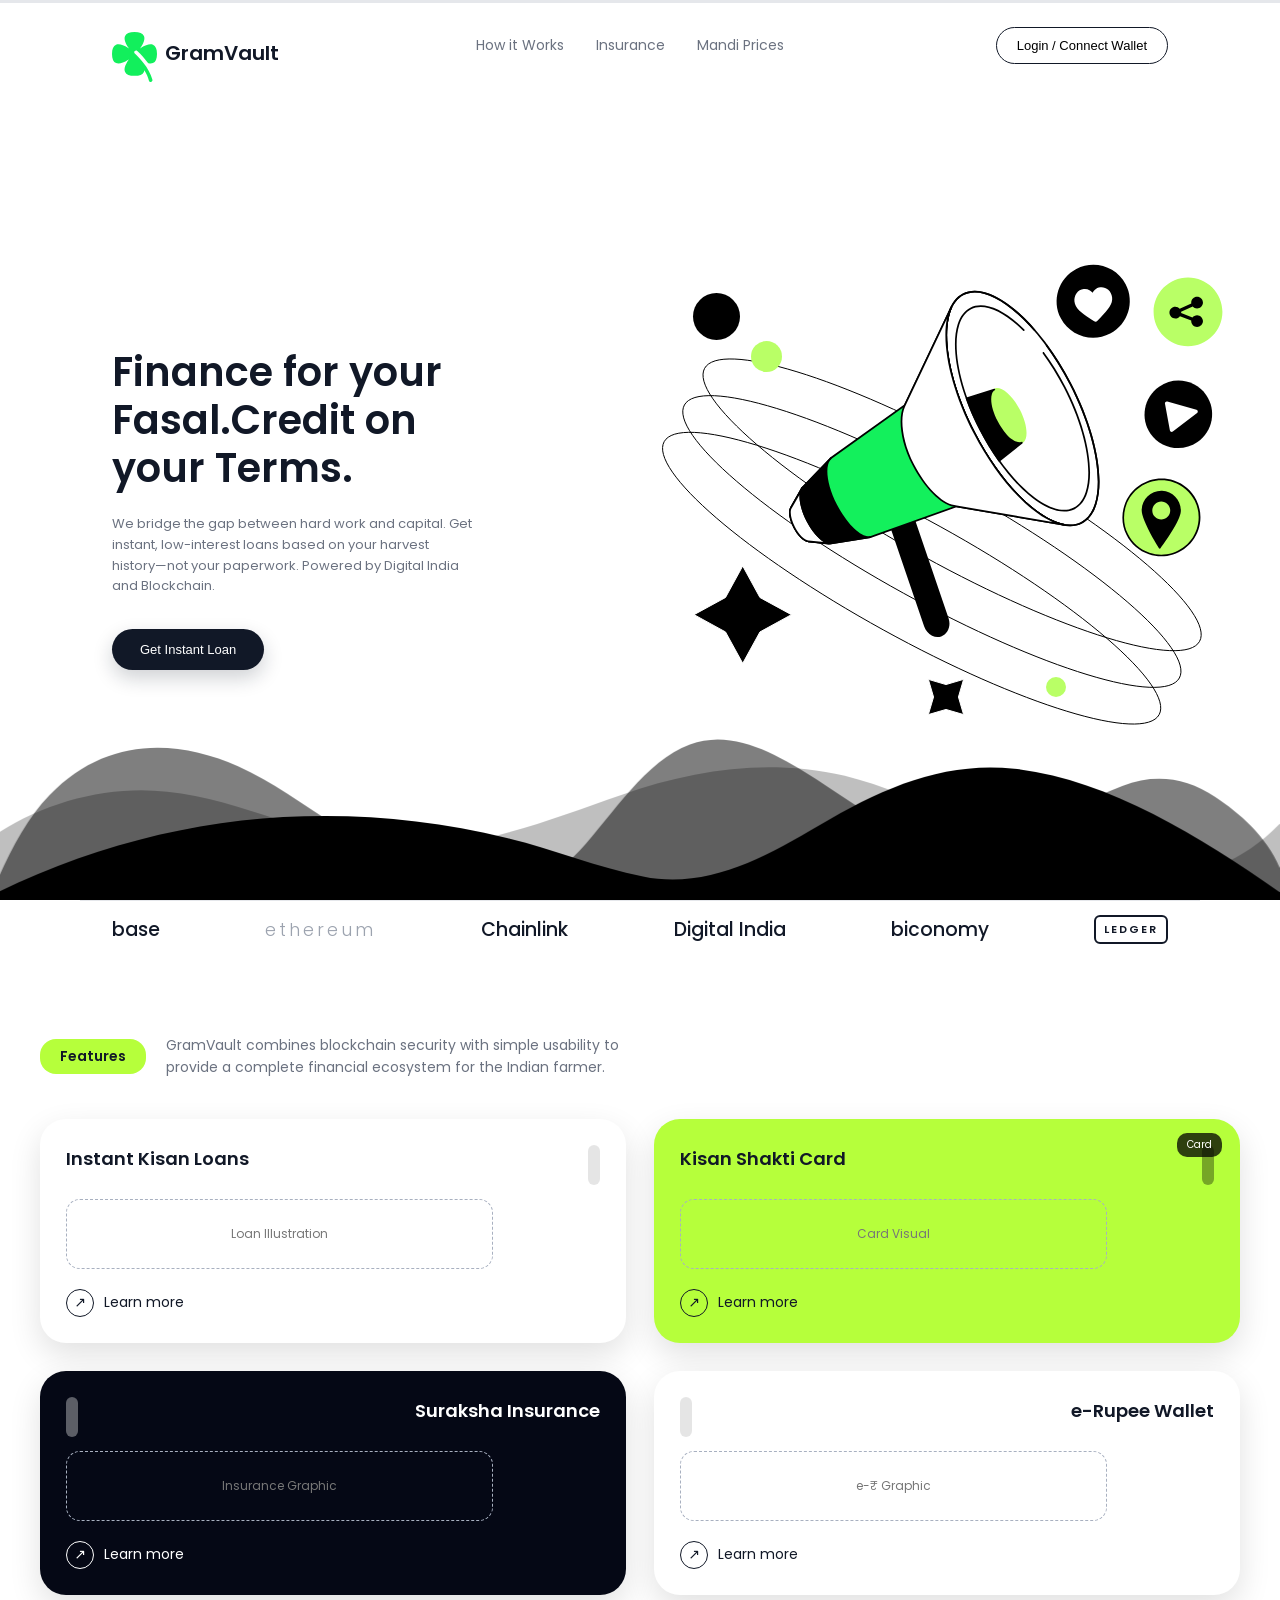
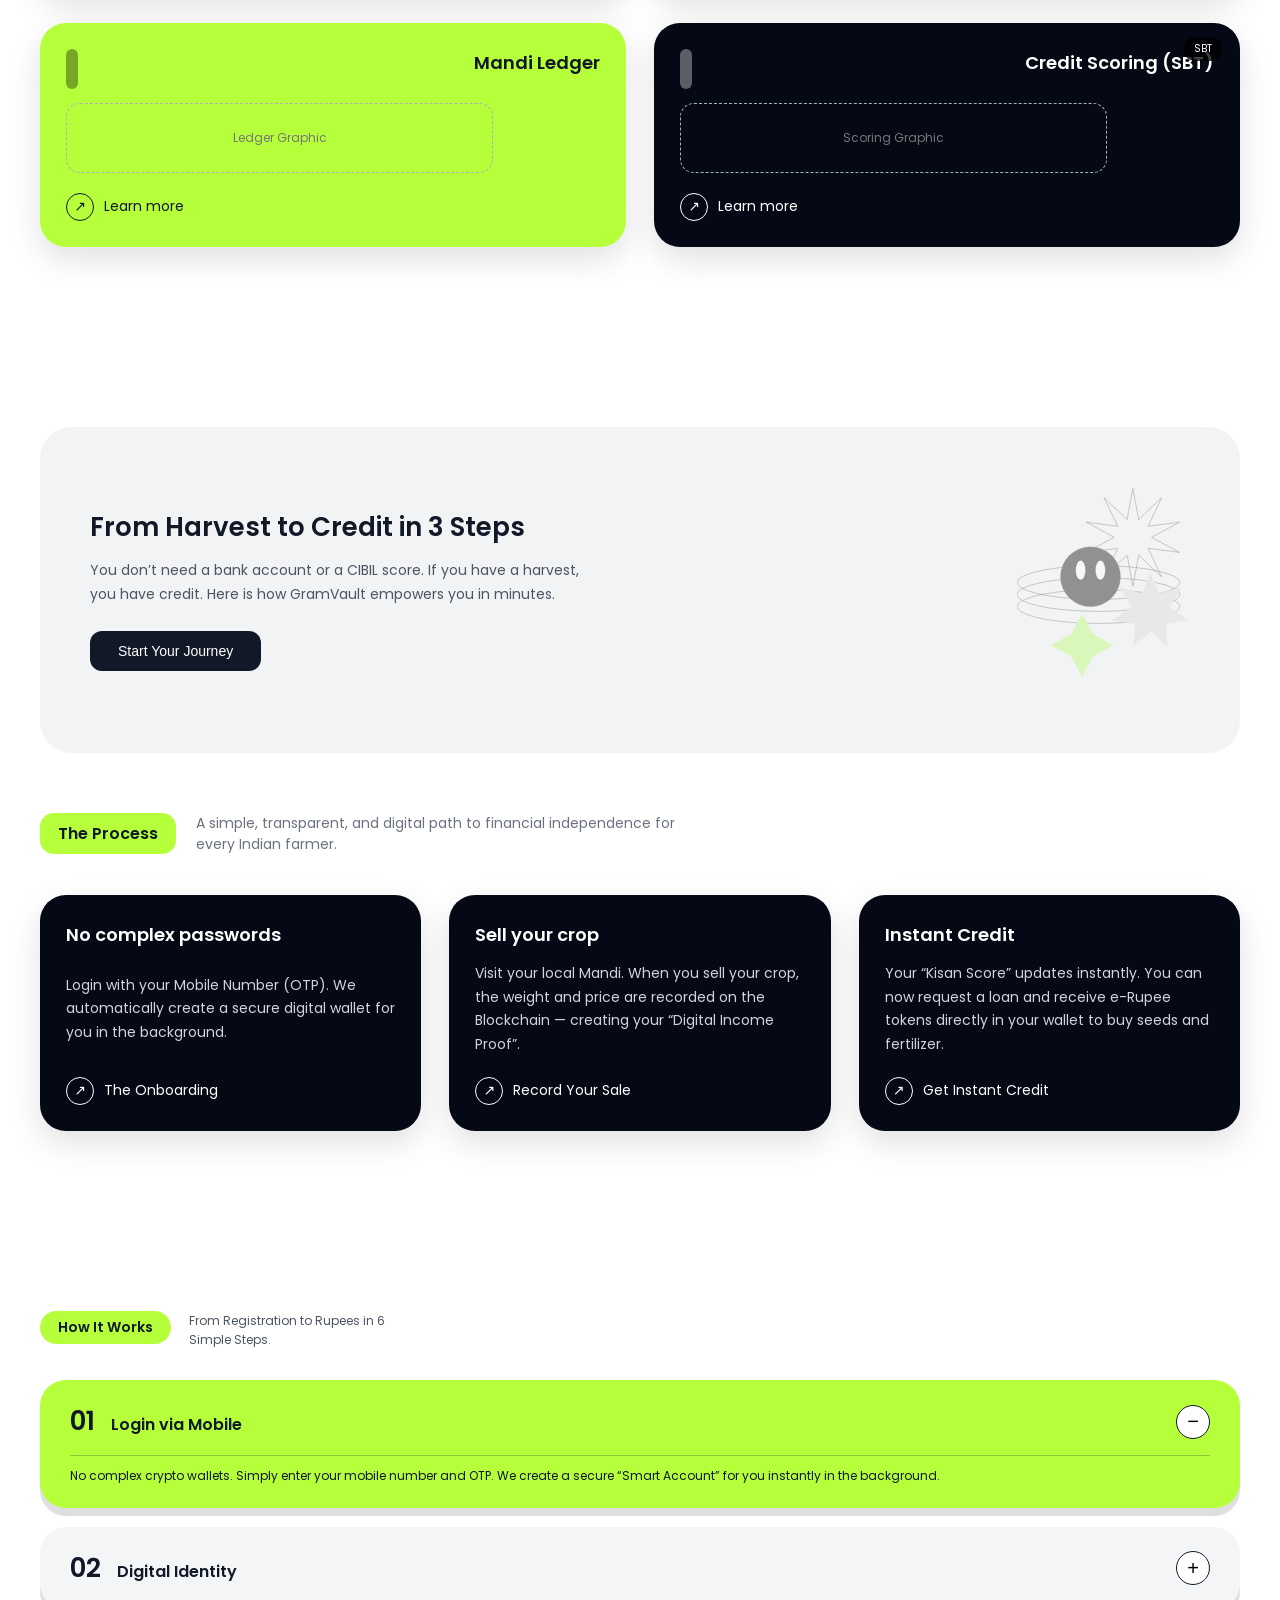
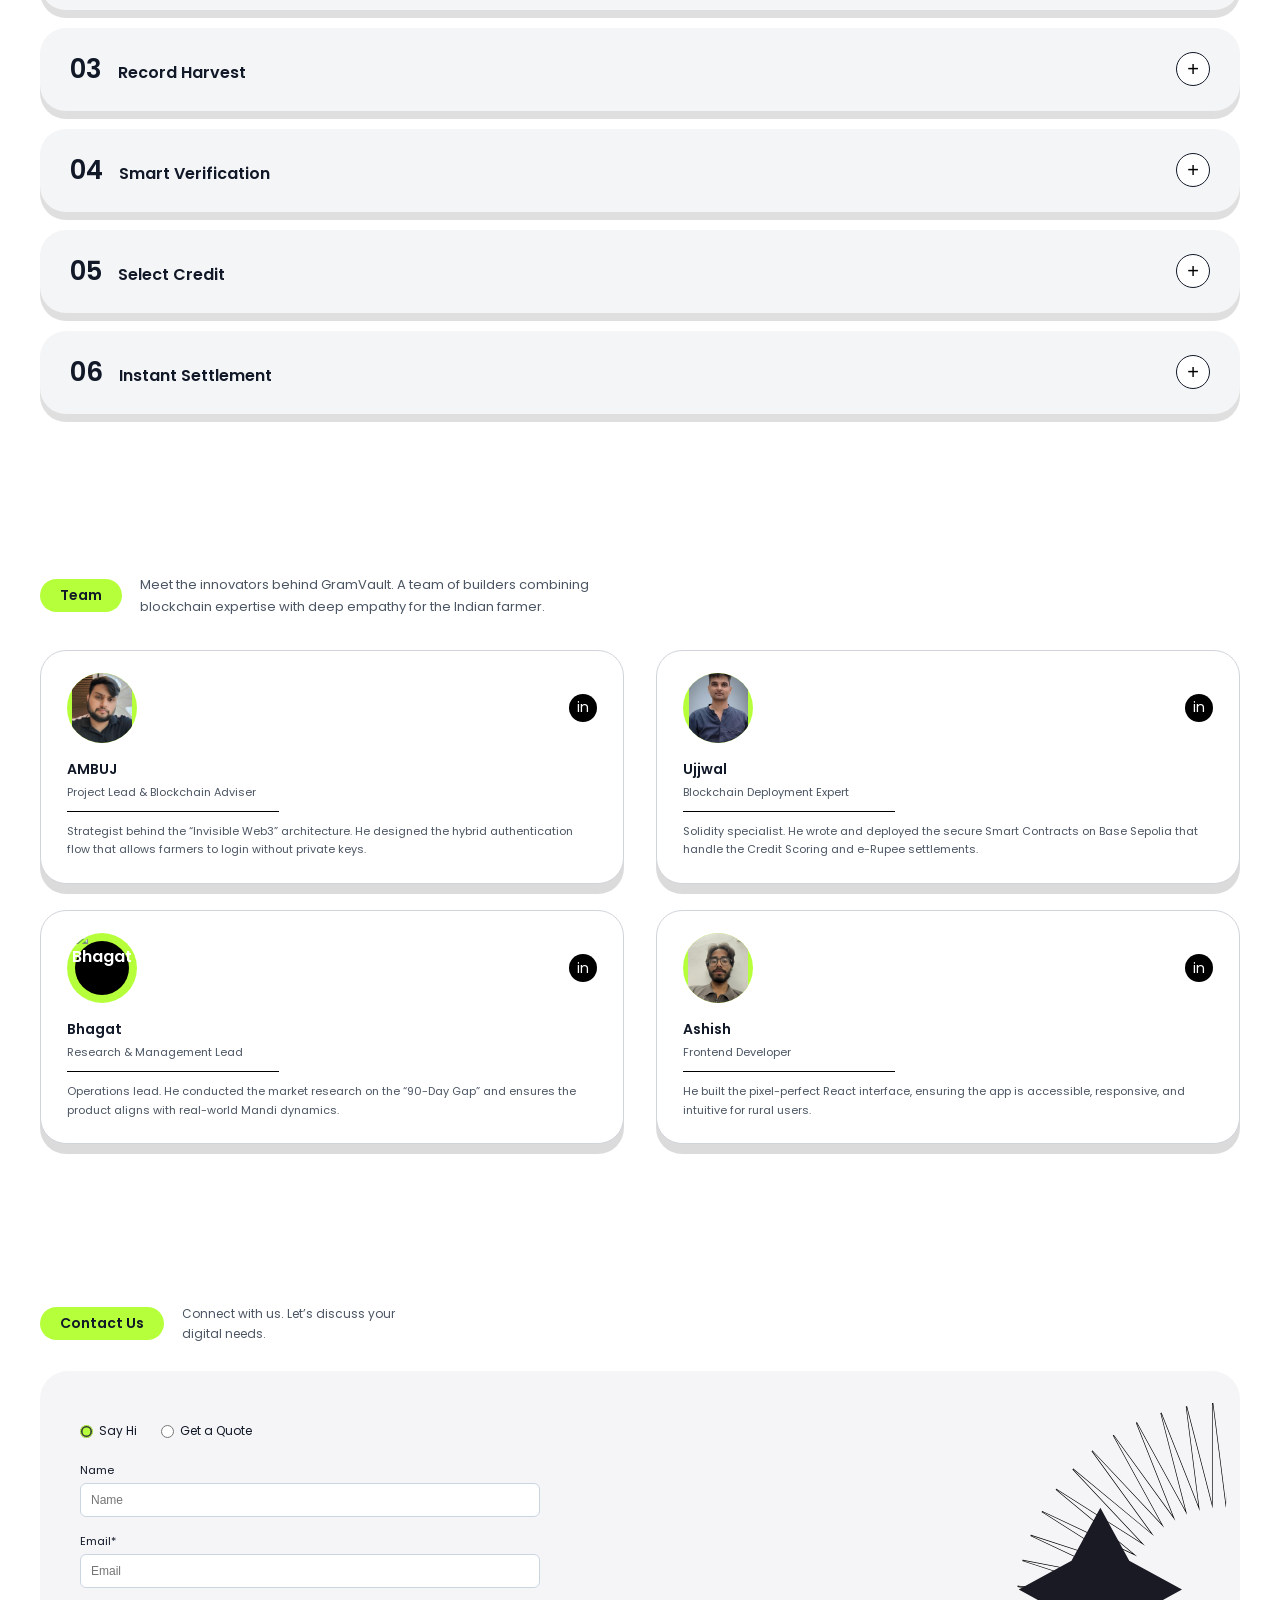
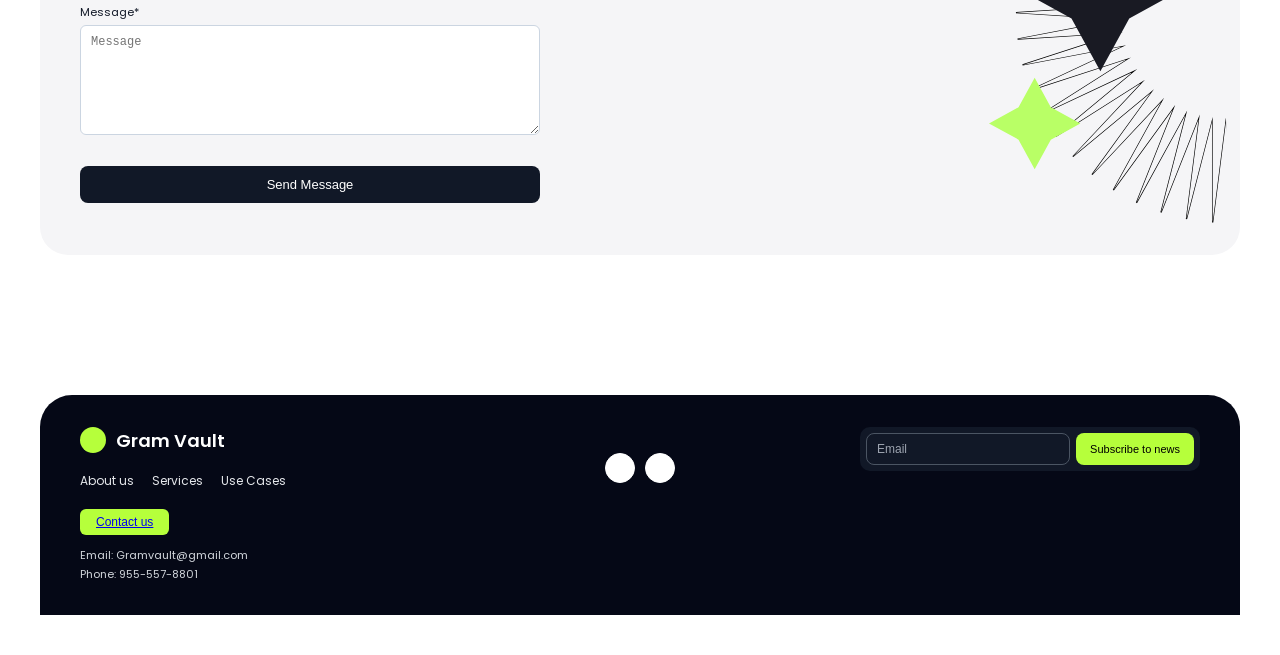
==== commit 64cfc2b1: "Refactor code structure for improved readability and maintainability" ====
--- a/frontend/index.html
+++ b/frontend/index.html
@@ -68,6 +68,12 @@
         </main>
     </div>
 
+
+
+
+ 
+
+
     <footer class="container partners">
         <div class="partners-row">
             <span><span class="bold">base</span></span>
@@ -82,6 +88,32 @@
 
 
 
+
+
+ 
+
+
+
+
+
+ 
+
+
+
+
+<div class="custom-shape-divider-bottom-1765028386">
+    <svg data-name="Layer 1" xmlns="http://www.w3.org/2000/svg" viewBox="0 0 1200 120" preserveAspectRatio="none">
+        <path d="M0,0V46.29c47.79,22.2,103.59,32.17,158,28,70.36-5.37,136.33-33.31,206.8-37.5C438.64,32.43,512.34,53.67,583,72.05c69.27,18,138.3,24.88,209.4,13.08,36.15-6,69.85-17.84,104.45-29.34C989.49,25,1113-14.29,1200,52.47V0Z" opacity=".25" class="shape-fill"></path>
+        <path d="M0,0V15.81C13,36.92,27.64,56.86,47.69,72.05,99.41,111.27,165,111,224.58,91.58c31.15-10.15,60.09-26.07,89.67-39.8,40.92-19,84.73-46,130.83-49.67,36.26-2.85,70.9,9.42,98.6,31.56,31.77,25.39,62.32,62,103.63,73,40.44,10.79,81.35-6.69,119.13-24.28s75.16-39,116.92-43.05c59.73-5.85,113.28,22.88,168.9,38.84,30.2,8.66,59,6.17,87.09-7.5,22.43-10.89,48-26.93,60.65-49.24V0Z" opacity=".5" class="shape-fill"></path>
+        <path d="M0,0V5.63C149.93,59,314.09,71.32,475.83,42.57c43-7.64,84.23-20.12,127.61-26.46,59-8.63,112.48,12.24,165.56,35.4C827.93,77.22,886,95.24,951.2,90c86.53-7,172.46-45.71,248.8-84.81V0Z" class="shape-fill"></path>
+    </svg>
+</div>
+
+
+
+
+
+
     <!-- -----------------------------------------CardSection?-------------------------------------------- -->
     <section class="features">
         <div class="features-header">
@@ -91,6 +123,16 @@
                 complete financial ecosystem for the Indian farmer.
             </p>
         </div>
+
+
+
+
+
+ 
+
+
+
+
 
         <div class="features-grid">
 
--- a/frontend/style.css
+++ b/frontend/style.css
@@ -1220,7 +1220,7 @@
      cursor: pointer;
      margin-bottom: 10px;
      color: #000;
- text-decoration: none;
+     text-decoration: none;
  }
 
  .footer-contact-info p {
@@ -1302,4 +1302,27 @@
      .footer-right {
          justify-content: flex-start;
      }
- }+ }
+
+
+ .custom-shape-divider-bottom-1765028386 {
+    position: absolute;
+    bottom: 0;
+    left: 0;
+    width: 100%;
+    overflow: hidden;
+    line-height: 0;
+    transform: rotate(180deg);
+}
+
+.custom-shape-divider-bottom-1765028386 svg {
+    position: relative;
+    display: block;
+    width: calc(100% + 1.3px);
+    height: 175px;
+    transform: rotateY(180deg);
+}
+
+.custom-shape-divider-bottom-1765028386 .shape-fill {
+    fill: #000000;
+}
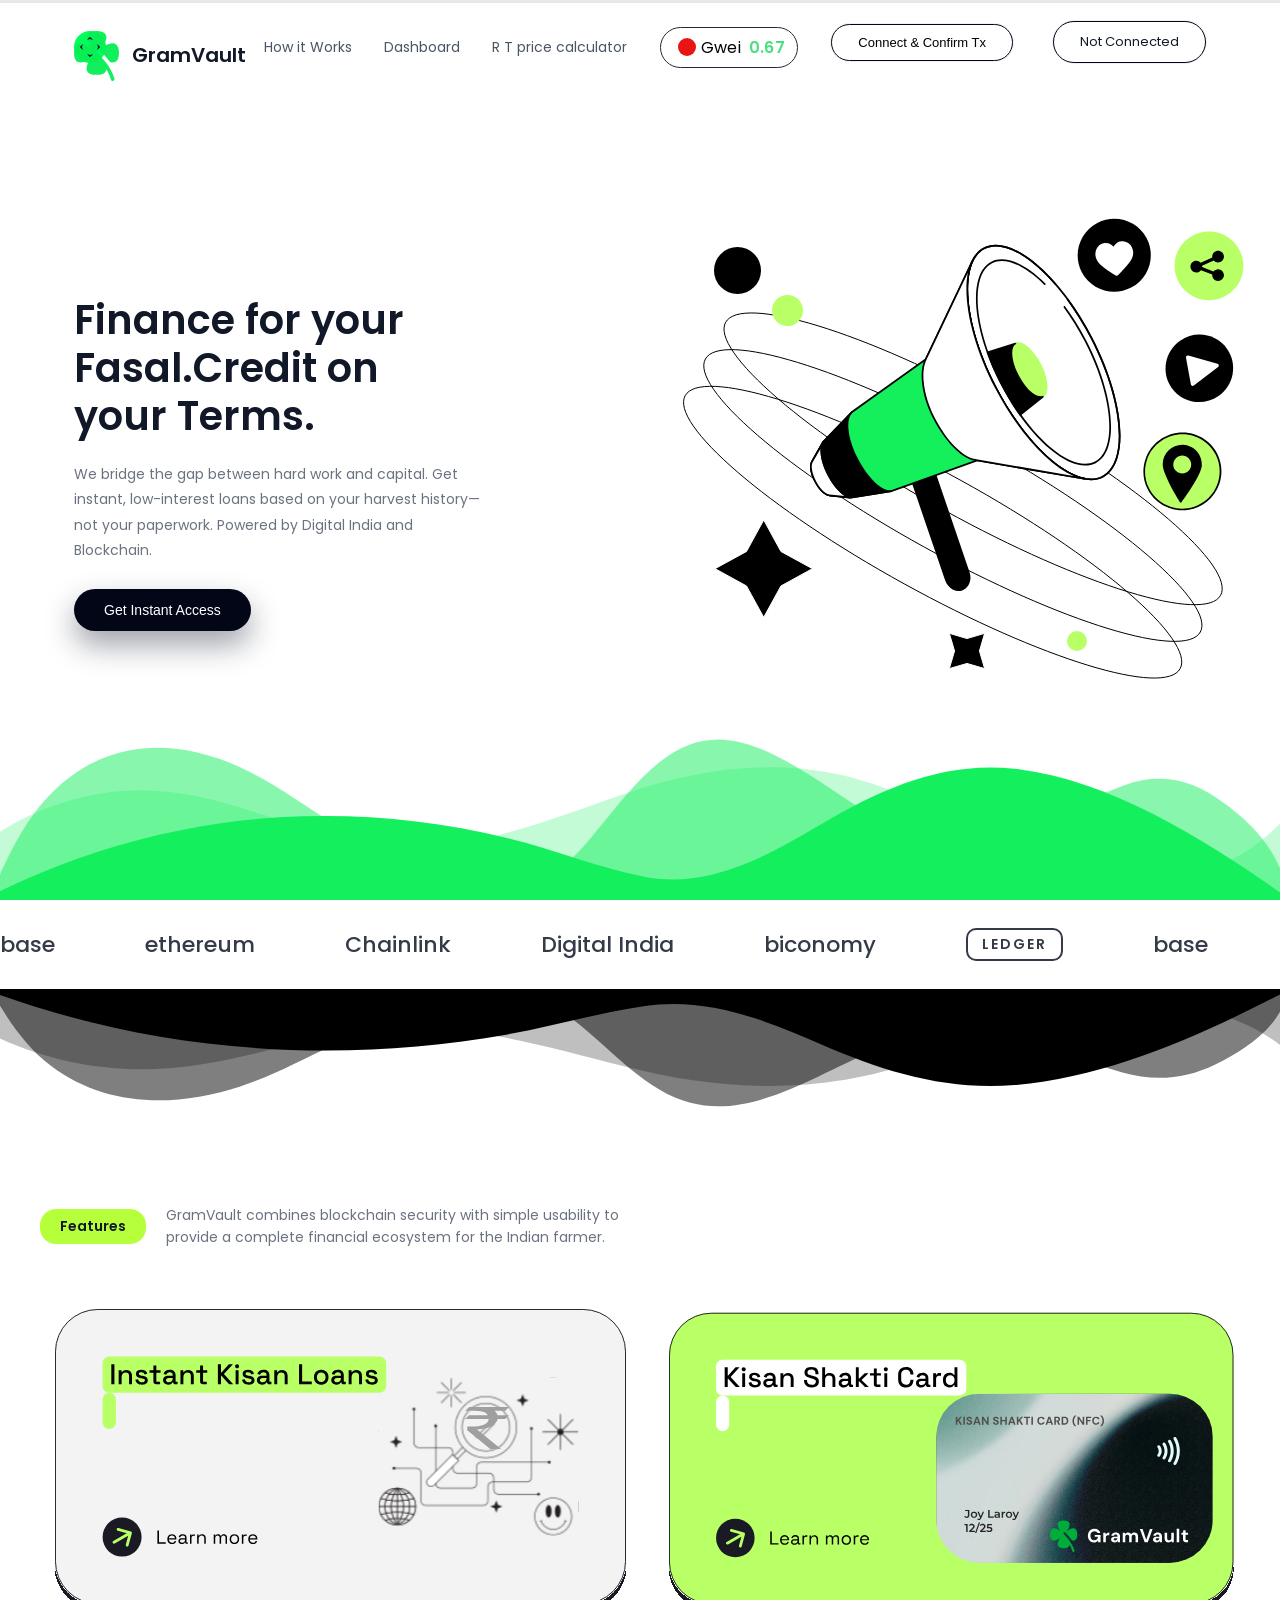
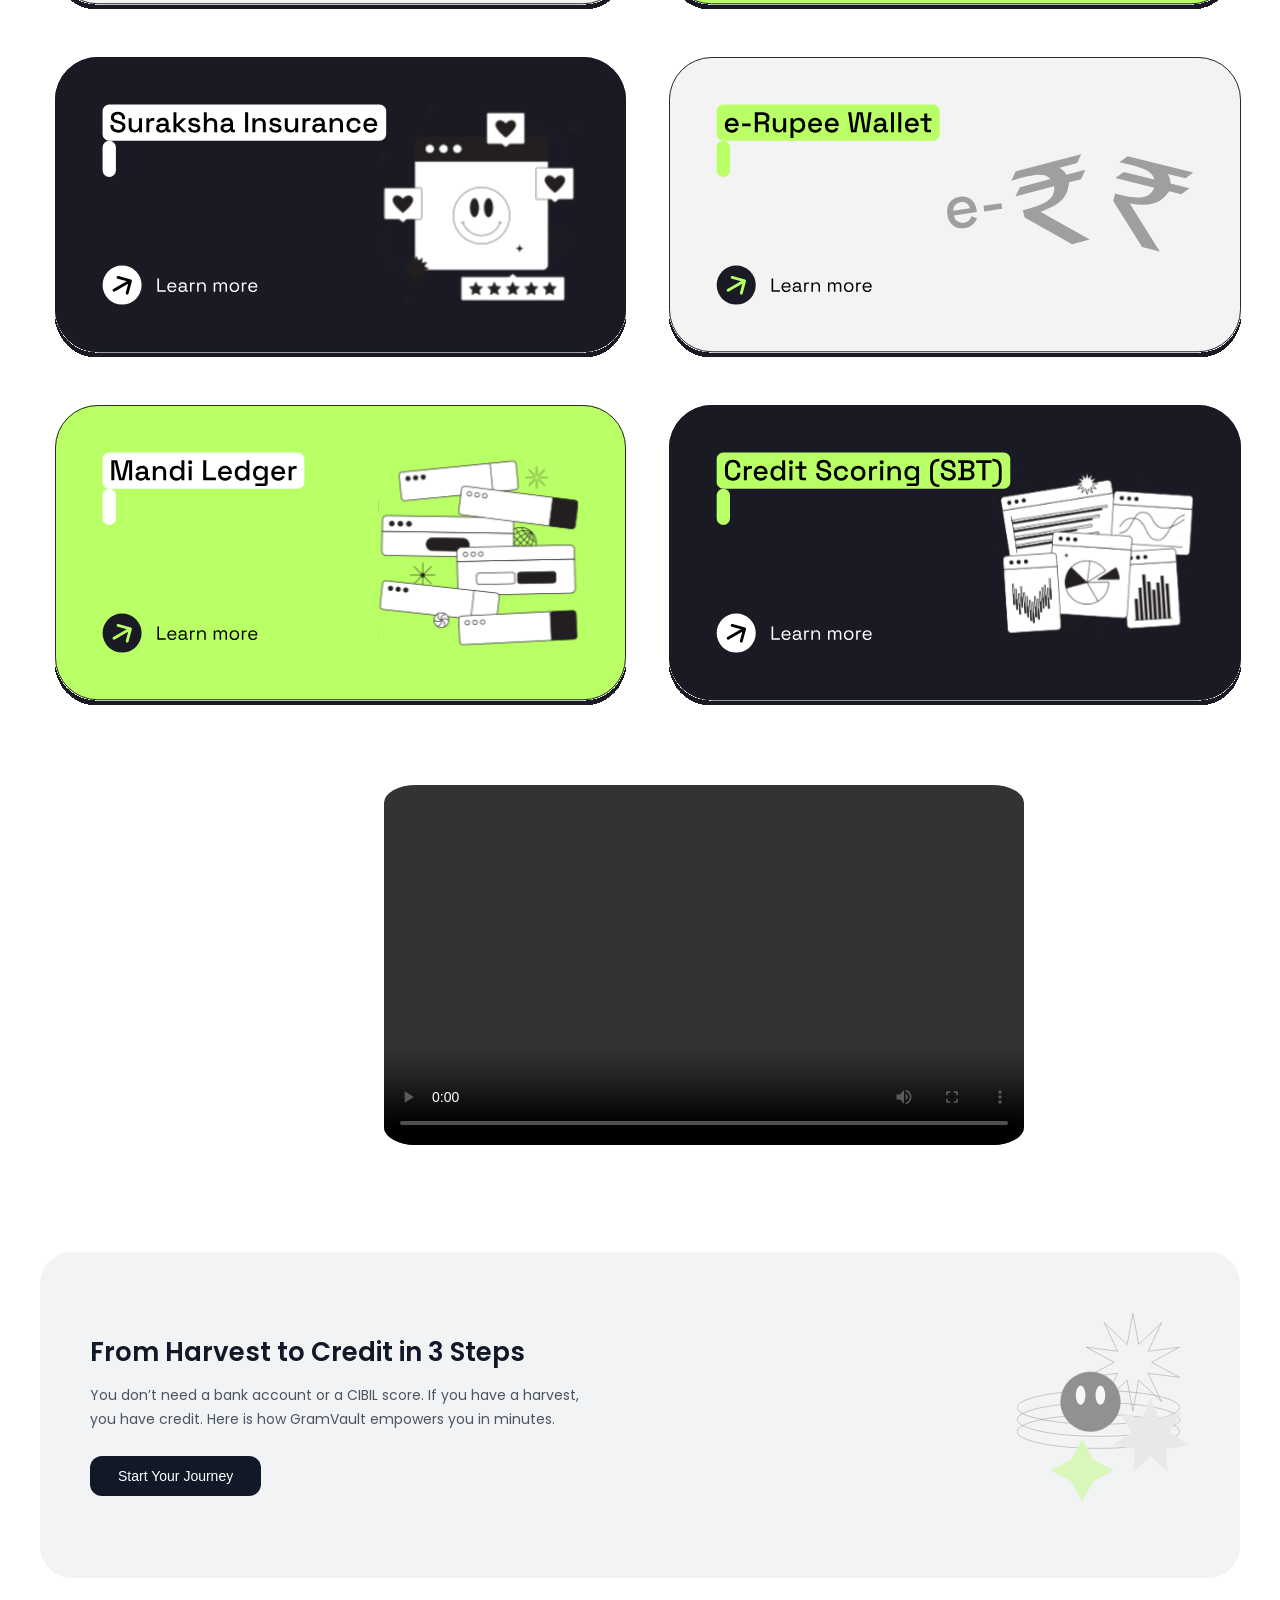
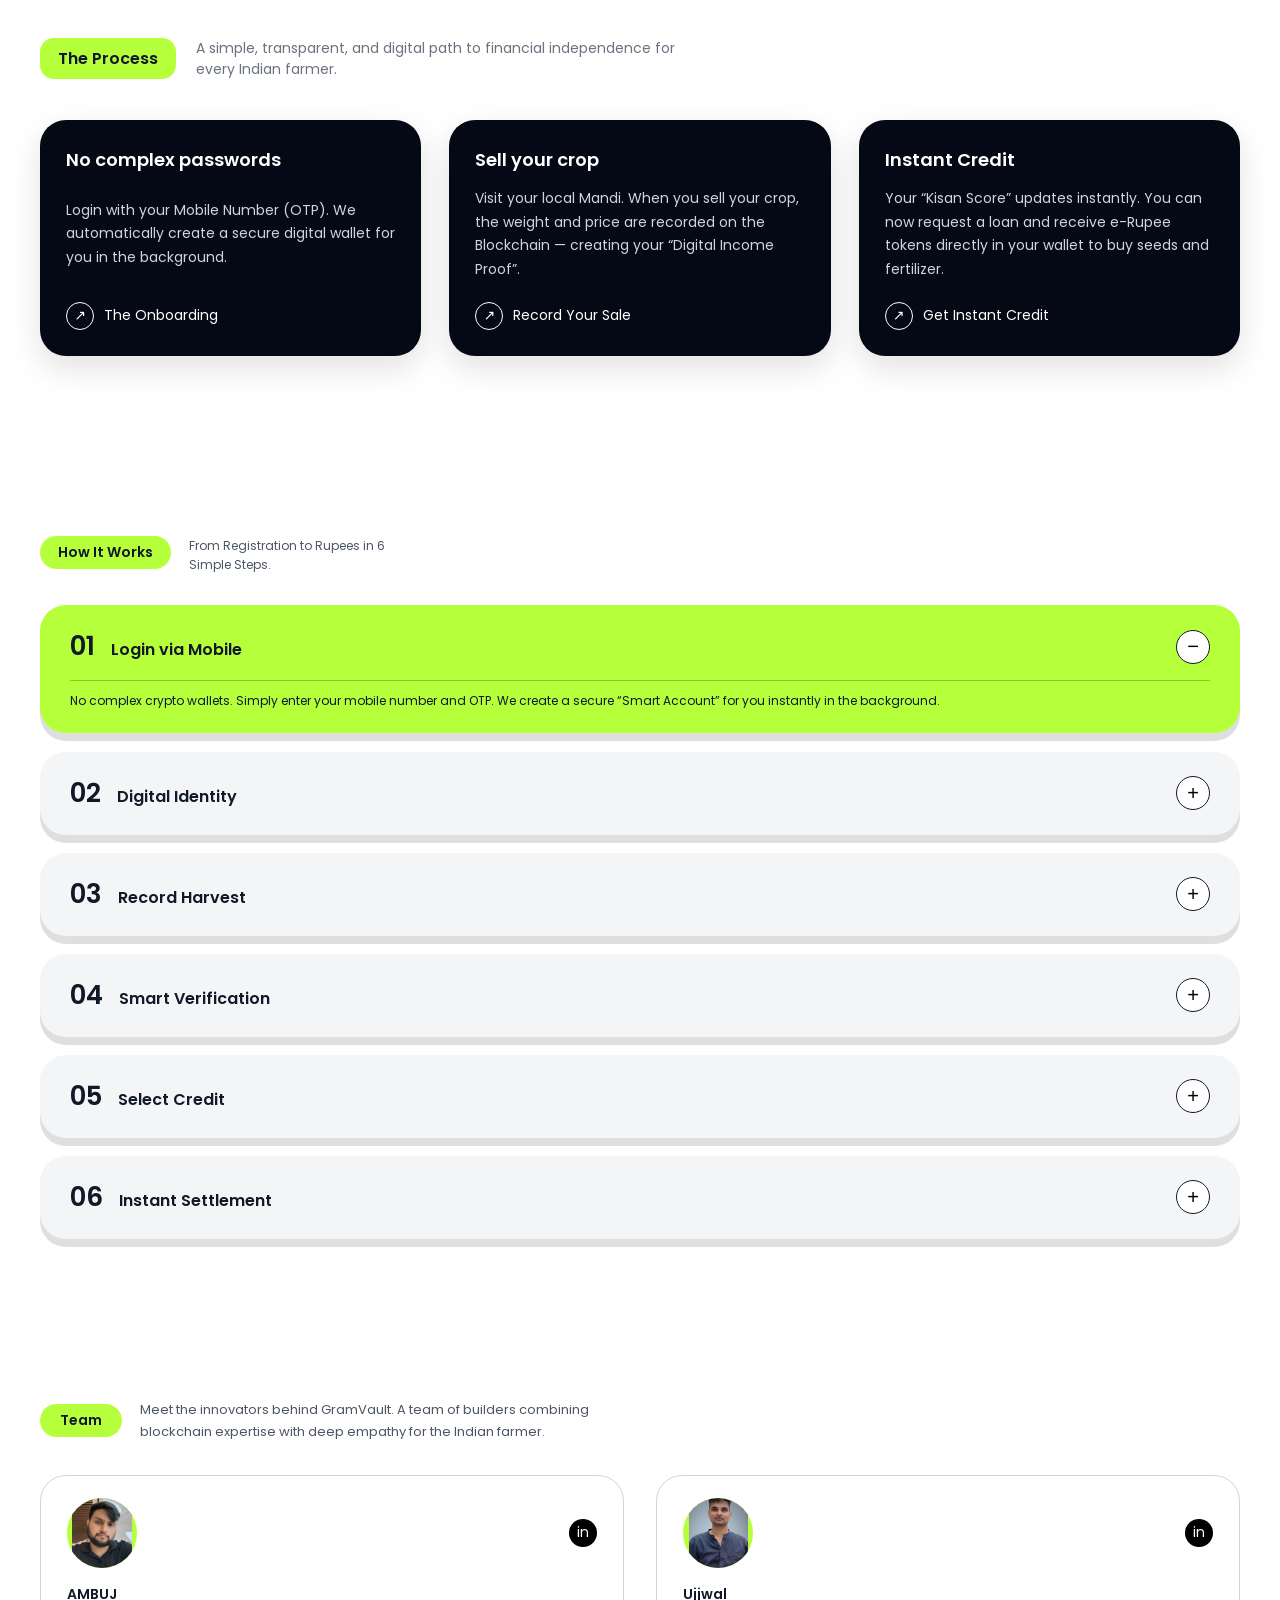
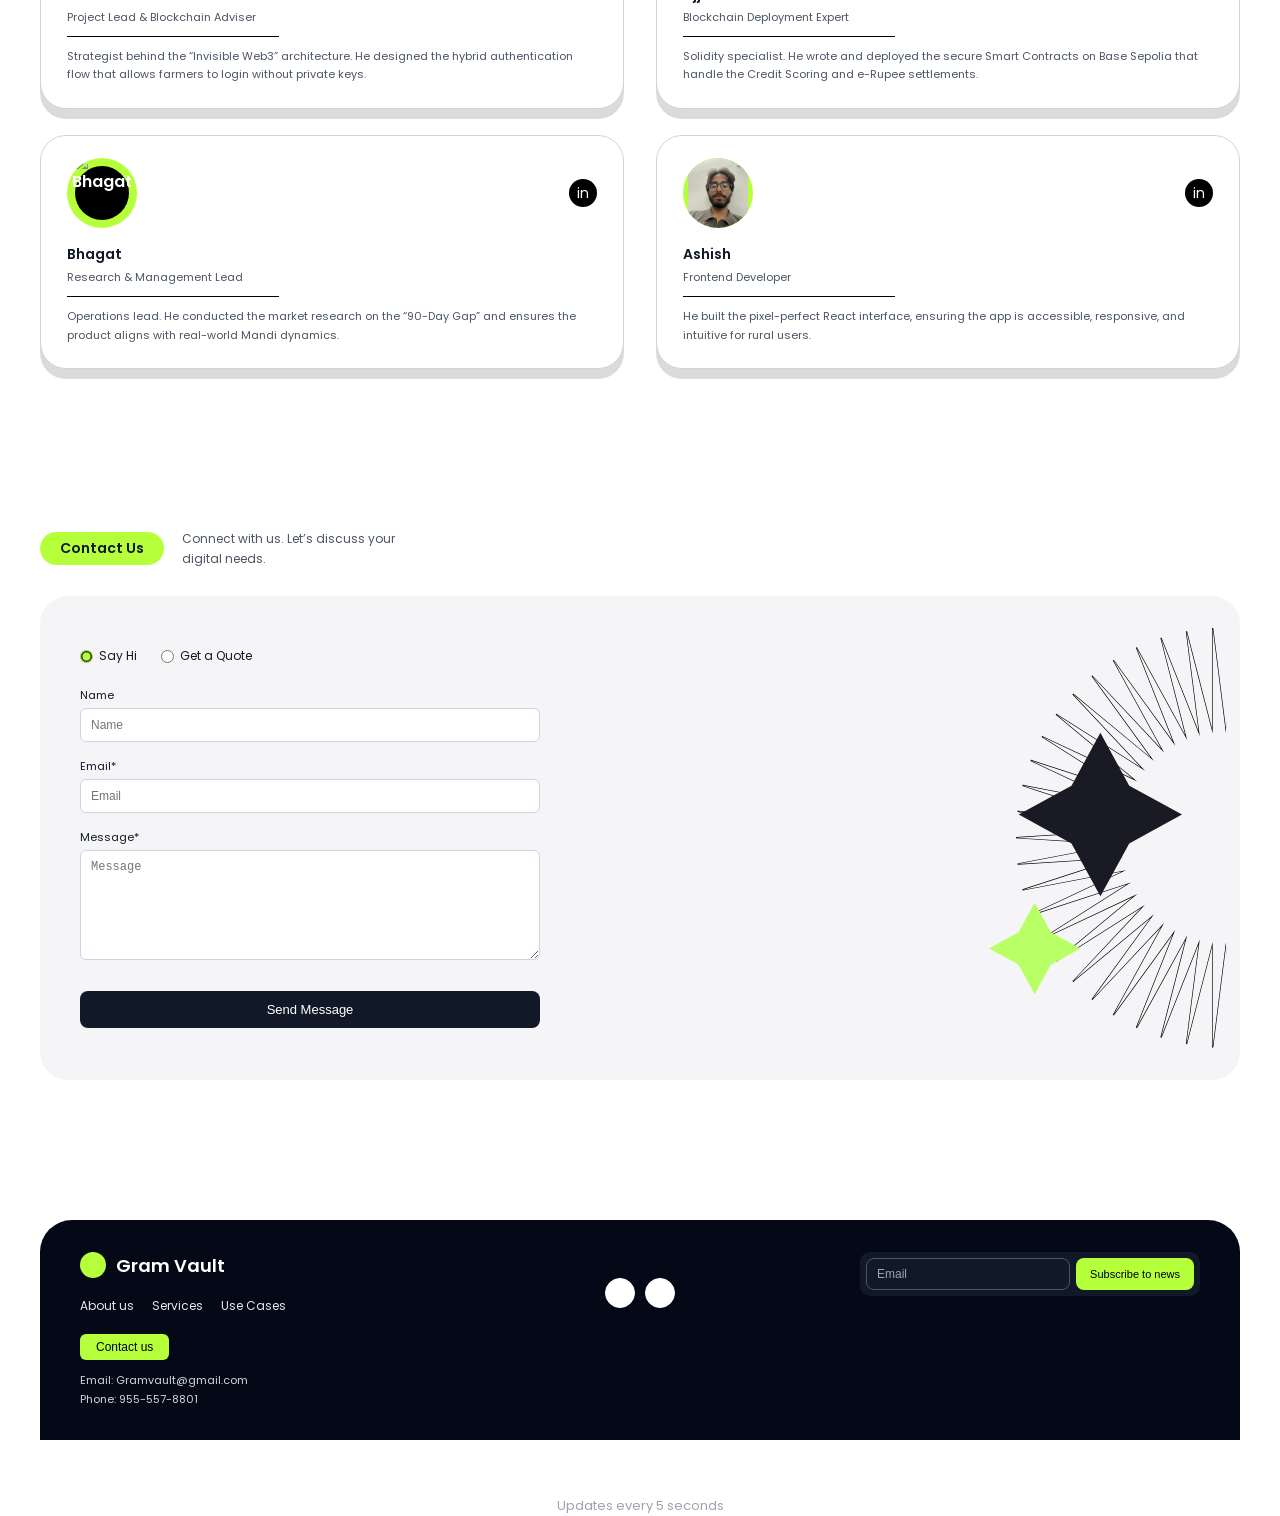
==== commit c186e871: "hiiii" ====
--- a/frontend/index.html
+++ b/frontend/index.html
@@ -21,12 +21,31 @@
             </div>
 
             <nav class="nav-links">
-                <a href="#">How it Works</a>
-                <a href="#">Insurance</a>
-                <a href="#">Mandi Prices</a>
+                <a href="#faq">How it Works</a>
+                <a href="graph.html">Dashboard</a>
+                <a href="about.html">R T price calculator</a>
             </nav>
 
-            <button class="btn-outline">Login / Connect Wallet</button>
+            
+  <div class="gwei-indicator">
+    <div class="blinking-dot"></div>
+
+    <div class="indicator-text">
+      Gwei <span class="version">--</span>
+    </div>
+  </div>
+
+            <!-- <button class="btn-outline">Login / Connect Wallet</button> -->
+            <!-- <button   id="loginBtn" id="connectWalletBtn">Login / Connect Wallet</button> -->
+            <!-- <button  class="btn-login"  id="connectWalletBtn">Login / Connect Wallet</button> -->
+            <div class="navbar">
+  <button id="loginBtn" class="btn-login">Connect & Confirm Tx</button>
+  <div id="walletAddress" class="btn-login" style="margin-left:40px;">Not Connected</div>
+</div>
+
+
+
+
         </header>
 
         <div class="hero-wrapper">
@@ -42,7 +61,7 @@
                         loans based on your harvest history—not your paperwork. Powered by
                         Digital India and Blockchain.
                     </p>
-                    <button class="btn-primary">Get Instant Loan</button>
+                    <button class="btn-primary">Get Instant Access</button>
                 </sec>
 
                 <sec class="hero-graphic" aria-hidden="true">
@@ -71,43 +90,76 @@
 
 
 
- 
-
-
-    <footer class="container partners">
-        <div class="partners-row">
-            <span><span class="bold">base</span></span>
-            <span><span class="muted">ethereum</span></span>
-            <span><span class="bold">Chainlink</span></span>
-            <span><span class="bold">Digital India</span></span>
-            <span><span class="bold">biconomy</span></span>
-            <span class="tag">LEDGER</span>
-        </div>
-    </footer>
+
+
+
+
+    <div class="custom-shape-divider-bottom-1765029013">
+        <svg data-name="Layer 1" xmlns="http://www.w3.org/2000/svg" viewBox="0 0 1200 120" preserveAspectRatio="none">
+            <path
+                d="M0,0V46.29c47.79,22.2,103.59,32.17,158,28,70.36-5.37,136.33-33.31,206.8-37.5C438.64,32.43,512.34,53.67,583,72.05c69.27,18,138.3,24.88,209.4,13.08,36.15-6,69.85-17.84,104.45-29.34C989.49,25,1113-14.29,1200,52.47V0Z"
+                opacity=".25" class="shape-fill"></path>
+            <path
+                d="M0,0V15.81C13,36.92,27.64,56.86,47.69,72.05,99.41,111.27,165,111,224.58,91.58c31.15-10.15,60.09-26.07,89.67-39.8,40.92-19,84.73-46,130.83-49.67,36.26-2.85,70.9,9.42,98.6,31.56,31.77,25.39,62.32,62,103.63,73,40.44,10.79,81.35-6.69,119.13-24.28s75.16-39,116.92-43.05c59.73-5.85,113.28,22.88,168.9,38.84,30.2,8.66,59,6.17,87.09-7.5,22.43-10.89,48-26.93,60.65-49.24V0Z"
+                opacity=".5" class="shape-fill"></path>
+            <path
+                d="M0,0V5.63C149.93,59,314.09,71.32,475.83,42.57c43-7.64,84.23-20.12,127.61-26.46,59-8.63,112.48,12.24,165.56,35.4C827.93,77.22,886,95.24,951.2,90c86.53-7,172.46-45.71,248.8-84.81V0Z"
+                class="shape-fill"></path>
+        </svg>
     </div>
 
 
 
 
 
- 
-
-
-
-
-
- 
-
-
-
-
-<div class="custom-shape-divider-bottom-1765028386">
-    <svg data-name="Layer 1" xmlns="http://www.w3.org/2000/svg" viewBox="0 0 1200 120" preserveAspectRatio="none">
-        <path d="M0,0V46.29c47.79,22.2,103.59,32.17,158,28,70.36-5.37,136.33-33.31,206.8-37.5C438.64,32.43,512.34,53.67,583,72.05c69.27,18,138.3,24.88,209.4,13.08,36.15-6,69.85-17.84,104.45-29.34C989.49,25,1113-14.29,1200,52.47V0Z" opacity=".25" class="shape-fill"></path>
-        <path d="M0,0V15.81C13,36.92,27.64,56.86,47.69,72.05,99.41,111.27,165,111,224.58,91.58c31.15-10.15,60.09-26.07,89.67-39.8,40.92-19,84.73-46,130.83-49.67,36.26-2.85,70.9,9.42,98.6,31.56,31.77,25.39,62.32,62,103.63,73,40.44,10.79,81.35-6.69,119.13-24.28s75.16-39,116.92-43.05c59.73-5.85,113.28,22.88,168.9,38.84,30.2,8.66,59,6.17,87.09-7.5,22.43-10.89,48-26.93,60.65-49.24V0Z" opacity=".5" class="shape-fill"></path>
-        <path d="M0,0V5.63C149.93,59,314.09,71.32,475.83,42.57c43-7.64,84.23-20.12,127.61-26.46,59-8.63,112.48,12.24,165.56,35.4C827.93,77.22,886,95.24,951.2,90c86.53-7,172.46-45.71,248.8-84.81V0Z" class="shape-fill"></path>
-    </svg>
-</div>
+
+    <div class="partners-strip">
+        <div class="partners-track">
+
+            <span>base</span>
+            <span>ethereum</span>
+            <span>Chainlink</span>
+            <span>Digital India</span>
+            <span>biconomy</span>
+            <span class="ledger">LEDGER</span>
+
+            <!-- Duplicate for infinite scroll loop -->
+            <span>base</span>
+            <span>ethereum</span>
+            <span>Chainlink</span>
+            <span>Digital India</span>
+            <span>biconomy</span>
+            <span class="ledger">LEDGER</span>
+
+        </div>
+    </div>
+
+
+
+
+
+
+
+
+
+
+
+
+
+
+    <div class="custom-shape-divider-bottom-1765028386">
+        <svg data-name="Layer 1" xmlns="http://www.w3.org/2000/svg" viewBox="0 0 1200 120" preserveAspectRatio="none">
+            <path
+                d="M0,0V46.29c47.79,22.2,103.59,32.17,158,28,70.36-5.37,136.33-33.31,206.8-37.5C438.64,32.43,512.34,53.67,583,72.05c69.27,18,138.3,24.88,209.4,13.08,36.15-6,69.85-17.84,104.45-29.34C989.49,25,1113-14.29,1200,52.47V0Z"
+                opacity=".25" class="shape-fill"></path>
+            <path
+                d="M0,0V15.81C13,36.92,27.64,56.86,47.69,72.05,99.41,111.27,165,111,224.58,91.58c31.15-10.15,60.09-26.07,89.67-39.8,40.92-19,84.73-46,130.83-49.67,36.26-2.85,70.9,9.42,98.6,31.56,31.77,25.39,62.32,62,103.63,73,40.44,10.79,81.35-6.69,119.13-24.28s75.16-39,116.92-43.05c59.73-5.85,113.28,22.88,168.9,38.84,30.2,8.66,59,6.17,87.09-7.5,22.43-10.89,48-26.93,60.65-49.24V0Z"
+                opacity=".5" class="shape-fill"></path>
+            <path
+                d="M0,0V5.63C149.93,59,314.09,71.32,475.83,42.57c43-7.64,84.23-20.12,127.61-26.46,59-8.63,112.48,12.24,165.56,35.4C827.93,77.22,886,95.24,951.2,90c86.53-7,172.46-45.71,248.8-84.81V0Z"
+                class="shape-fill"></path>
+        </svg>
+    </div>
 
 
 
@@ -128,7 +180,7 @@
 
 
 
- 
+
 
 
 
@@ -137,7 +189,7 @@
         <div class="features-grid">
 
             <!-- CARD 1 -->
-            <div class="card card-light">
+            <!-- <div class="card card-light">
                 <div class="card-header">
                     <h3 class="card-title">Instant Kisan Loans</h3>
                     <span class="card-bar"></span>
@@ -154,10 +206,13 @@
                         <span class="card-icon">↗</span> Learn more
                     </a>
                 </div>
-            </div>
+            </div> -->
+
+            <img src="Group 13.svg" alt="" height="300px" style="margin-top: 20px; margin-left: 15px;">
+
 
             <!-- CARD 2 -->
-            <div class="card card-green">
+            <!-- <div class="card card-green">
                 <span class="card-tag">Card</span>
 
                 <div class="card-header">
@@ -175,10 +230,15 @@
                         <span class="card-icon">↗</span> Learn more
                     </a>
                 </div>
-            </div>
+            </div> -->
+
+
+            <img src="Group 16.svg" alt="" height="300px" style="margin-top: 20px; margin-left: 15px;">
+
+
 
             <!-- CARD 3 -->
-            <div class="card card-dark">
+            <!-- <div class="card card-dark">
                 <div class="card-header">
                     <span class="card-bar card-bar-white"></span>
                     <h3 class="card-title">Suraksha Insurance</h3>
@@ -193,9 +253,13 @@
                         <span class="card-icon">↗</span> Learn more
                     </a>
                 </div>
-            </div>
-
-            <!-- CARD 4 -->
+            </div> -->
+
+
+            <img src="Group 18.svg" alt="" height="300px" style="margin-top: 20px; margin-left: 15px;">
+
+            <!-- 
+            CARD 4
             <div class="card card-light">
                 <div class="card-header">
                     <span class="card-bar"></span>
@@ -211,10 +275,13 @@
                         <span class="card-icon">↗</span> Learn more
                     </a>
                 </div>
-            </div>
+            </div> -->
+
+            <img src="Group 19.svg" alt="" height="300px" style="margin-top: 20px; margin-left: 15px;">
+
 
             <!-- CARD 5 -->
-            <div class="card card-green">
+            <!-- <div class="card card-green">
                 <div class="card-header">
                     <span class="card-bar card-bar-dark"></span>
                     <h3 class="card-title">Mandi Ledger</h3>
@@ -229,30 +296,37 @@
                         <span class="card-icon">↗</span> Learn more
                     </a>
                 </div>
-            </div>
-
-            <!-- CARD 6 -->
-            <div class="card card-dark">
-                <span class="card-tag">SBT</span>
-
-                <div class="card-header">
-                    <span class="card-bar card-bar-white"></span>
-                    <h3 class="card-title">Credit Scoring (SBT)</h3>
-                </div>
-
-                <div class="card-body">
-                    <div class="card-illustration">Scoring Graphic</div>
-                </div>
-
-                <div class="card-footer">
-                    <a href="#" class="card-link">
-                        <span class="card-icon">↗</span> Learn more
-                    </a>
-                </div>
-            </div>
-
-        </div>
+            </div> -->
+
+            <img src="Group 20.svg" alt="" height="300px" style="margin-top: 20px; margin-left: 15px;">
+
+
+
+
+            <img src="Group 21.svg" alt="" height="300px" style="margin-top: 20px; margin-left: 15px;">
+
+
+
+
+
+
+
+        </div>
+
+
+
+
+
+
     </section>
+
+
+
+
+
+ <video src="video.mp4" controls width="640" height="360" style="margin-left: 30%; border-radius: 5%;"></video>
+
+
 
     <section class="journey-section">
 
@@ -352,7 +426,7 @@
 
 
 
-    <section class="how-section">
+    <section class="how-section" id="faq">
         <div class="how-header">
             <span class="how-tag">How It Works</span>
             <p class="how-desc">
@@ -641,14 +715,14 @@
 
             <!-- Right: decoration -->
             <!-- <div class="contact-graphic"> -->
-                <!-- <div class="contact-ray contact-ray-top"></div>
+            <!-- <div class="contact-ray contact-ray-top"></div>
                 <div class="contact-ray contact-ray-bottom"></div>
                 <div class="contact-star contact-star-main"></div>
                 <div class="contact-star contact-star-accent"></div> -->
 
-                <img src="Group 10.svg" alt="" height="420px" style="margin-left: 55%;">
-
-            </div>
+            <img src="Group 10.svg" alt="" height="420px" style="margin-left: 55%;">
+
+        </div>
         </div>
     </section>
 
@@ -661,54 +735,270 @@
 
 
     <footer class="footer-section">
-  <div class="footer-inner">
-
-    <!-- Left column -->
-    <div class="footer-left">
-      <div class="footer-brand">
-        <div class="footer-logo-icon"></div>
-        <span class="footer-logo-text">Gram Vault</span>
-      </div>
-
-      <nav class="footer-nav">
-        <a href="#">About us</a>
-        <a href="#">Services</a>
-        <a href="#">Use Cases</a>
-      </nav>
-
-      <button class="footer-contact-btn"><a href="tel:8299726232">Contact us</a>
- </button>
-
-      <div class="footer-contact-info">
-        <p>Email: Gramvault@gmail.com</p>
-        <p>Phone: 955-557-8801</p>
+        <div class="footer-inner">
+
+            <!-- Left column -->
+            <div class="footer-left">
+                <div class="footer-brand">
+                    <div class="footer-logo-icon"></div>
+                    <span class="footer-logo-text">Gram Vault</span>
+                </div>
+
+                <nav class="footer-nav">
+                    <a href="#">About us</a>
+                    <a href="#">Services</a>
+                    <a href="#">Use Cases</a>
+                </nav>
+
+                <button class="footer-contact-btn"><a href="tel:8299726232">Contact us</a>
+                </button>
+
+                <div class="footer-contact-info">
+                    <p>Email: Gramvault@gmail.com</p>
+                    <p>Phone: 955-557-8801</p>
+                </div>
+            </div>
+
+            <!-- Center icons -->
+            <div class="footer-center">
+                <button class="footer-icon-btn" style="background-color: white;"><i
+                        class="fa-brands fa-github"></i></button>
+                <button class="footer-icon-btn" style="background-color: white;"><i
+                        class="fa-brands fa-github"></i></button>
+            </div>
+
+            <!-- Right: newsletter -->
+            <div class="footer-right">
+                <form class="footer-newsletter">
+                    <input type="email" placeholder="Email" class="footer-input" required />
+                    <button type="submit" class="footer-news-btn">
+                        Subscribe to news
+                    </button>
+                </form>
+            </div>
+
+        </div>
+    </footer>
+
+
+
+    <!------------------========================POPUP-----------=================-------------------------------------------------------->
+
+ 
+
+<!-- POPUP -->
+<div id="loginPopup" class="login-popup-overlay">
+  <div class="login-popup">
+
+    <button class="login-popup-close">&times;</button>
+
+    <h2 class="login-popup-title">Choose how you want to login</h2>
+    <p class="login-popup-subtitle">
+      Transaction confirmed ✅<br />Continue as:
+    </p>
+
+    <!-- USER -->
+    <div class="login-popup-card">
+      <span class="login-popup-badge">User</span>
+      <h3>Farmer / User Login</h3>
+      <p>Access dashboard, check kisan score, manage wallet.</p>
+
+      <div class="input-block">
+      <!-- <label>Email</label> -->
+      <input type="email" placeholder="Enter your admin email">
+    </div>
+
+    <div class="input-block">
+      <!-- <label>Password</label> -->
+      <div class="pw-field">
+        <input type="password" id="adminPwd" placeholder="Enter admin password">
+        <span class="eye" onclick="togglePwd('adminPwd')">👁</span>
       </div>
     </div>
 
-    <!-- Center icons -->
-    <div class="footer-center">
-      <button class="footer-icon-btn"  style="background-color: white;"><i class="fa-brands fa-github"></i></button>
-      <button class="footer-icon-btn" style="background-color: white;"><i class="fa-brands fa-github"></i></button>
+
+      <button class="login-popup-card-btn" id="userBtn"><a href="graph.html">Continue as User</a></button>
     </div>
-
-    <!-- Right: newsletter -->
-    <div class="footer-right">
-      <form class="footer-newsletter">
-        <input
-          type="email"
-          placeholder="Email"
-          class="footer-input"
-          required
-        />
-        <button type="submit" class="footer-news-btn">
-          Subscribe to news
-        </button>
-      </form>
+ 
+    
+
+      <!-- <input type="email" placeholder="Enter your admin email">
+    </div> -->
+
+    <div class="input-block">
+      <!-- <label>Password</label> -->
+      <div class="pw-field">
+        <!-- <input type="password" id="adminPwd" placeholder="Enter admin password"> -->
+        <!-- <span class="eye" onclick="togglePwd('adminPwd')">👁</span> -->
+      </div>
     </div>
 
+
+       <button class="login-popup-card-btn" id="adminBtn"></button> 
+    </div> 
+
   </div>
-</footer>
-
+</div>
+
+
+<!-- ==================== JAVASCRIPT ==================== -->
+<script>
+/* ELEMENTS */
+const loginBtn = document.getElementById('loginBtn');
+const walletDisplay = document.getElementById('walletAddress');
+const popupOverlay = document.getElementById('loginPopup');
+const popupClose = document.querySelector('.login-popup-close');
+const userBtn = document.getElementById('userBtn');
+const adminBtn = document.getElementById('adminBtn');
+
+/* BASE SEPOLIA CHAIN CONFIG */
+const BASE_SEPOLIA = {
+  chainId: '0x14a34',
+  chainName: 'Base Sepolia',
+  nativeCurrency: { name: 'ETH', symbol: 'ETH', decimals: 18 },
+  rpcUrls: ['https://sepolia.base.org'],
+  blockExplorerUrls: ['https://sepolia.basescan.org']
+};
+
+/* is MetaMask installed? */
+function hasMetaMask() {
+  return typeof window.ethereum !== "undefined";
+}
+
+/* Switch to Base Sepolia */
+async function switchToBaseSepolia() {
+  try {
+    await ethereum.request({
+      method: "wallet_switchEthereumChain",
+      params: [{ chainId: BASE_SEPOLIA.chainId }]
+    });
+    return true;
+
+  } catch (error) {
+    if (error.code === 4902) {
+      await ethereum.request({
+        method: "wallet_addEthereumChain",
+        params: [BASE_SEPOLIA]
+      });
+      return true;
+    }
+    alert("Please switch to Base Sepolia Network.");
+    return false;
+  }
+}
+
+/* MAIN FLOW: connect → switch network → send tx → show popup */
+async function connectAndSendTx() {
+  if (!hasMetaMask()) {
+    alert("Install MetaMask first.");
+    return;
+  }
+
+  try {
+    // 1️⃣ REQUEST ACCOUNTS (MetaMask connect popup)
+    const accounts = await ethereum.request({
+      method: "eth_requestAccounts"
+    });
+    const account = accounts[0];
+
+    // Update UI
+    loginBtn.textContent = "Connected";
+    loginBtn.classList.add("connected");
+    walletDisplay.textContent = account.slice(0, 6) + "..." + account.slice(-4);
+
+    // 2️⃣ SWITCH TO BASE SEPOLIA
+    const switched = await switchToBaseSepolia();
+    if (!switched) return;
+
+    // 3️⃣ SEND DEMO TRANSACTION (0 ETH to self)
+    // ⚠ Isse bhi testnet gas lagega (Base Sepolia ETH)
+    const txHash = await ethereum.request({
+      method: "eth_sendTransaction",
+      params: [{
+        from: account,
+        to: account,      // self-transfer
+        value: "0x0"      // 0 ETH (sirf gas charge)
+        // yaha agar contract call karna ho to 'to' = contract address, 'data' add karoge
+      }]
+    });
+
+    console.log("Tx Hash:", txHash);
+
+    // 4️⃣ Jab tx send ho jaye (user ne confirm kiya) → POPUP OPEN
+    popupOverlay.classList.add("show");
+
+  } catch (err) {
+    console.error(err);
+
+    if (err.code === 4001) {
+      // user ne transaction ya connection reject kiya
+      alert("You rejected the request.");
+    } else {
+      alert("Error occured. Check console.");
+    }
+  }
+}
+
+/* USER / ADMIN ACCESS PROTECTION */
+function requireWallet(callback) {
+  if (!loginBtn.classList.contains("connected")) {
+    alert("Please connect & confirm transaction first.");
+    return;
+  }
+  callback();
+}
+
+/* USER REDIRECT */
+userBtn.addEventListener("click", () => {
+  requireWallet(() => {
+    // real redirect
+    window.location.href = "/farmer/dashboard.html";
+  });
+});
+
+/* ADMIN REDIRECT */
+adminBtn.addEventListener("click", () => {
+  requireWallet(() => {
+    // real redirect
+    window.location.href = "/admin/panel.html";
+  });
+});
+
+/* POPUP CLOSE */
+popupClose.addEventListener('click', () => popupOverlay.classList.remove('show'));
+popupOverlay.addEventListener('click', (e) => {
+  if (e.target === popupOverlay) popupOverlay.classList.remove('show');
+});
+
+/* BUTTON HANDLER */
+loginBtn.addEventListener("click", connectAndSendTx);
+
+/* ACCOUNT CHANGE */
+if (hasMetaMask()) {
+  ethereum.on("accountsChanged", (accounts) => {
+    if (!accounts.length) {
+      loginBtn.textContent = "Connect & Confirm Tx";
+      walletDisplay.textContent = "Not Connected";
+      loginBtn.classList.remove("connected");
+    } else {
+      walletDisplay.textContent = accounts[0].slice(0, 6) + "..." + accounts[0].slice(-4);
+    }
+  });
+}
+</script>
+     
+
+
+
+
+
+
+
+
+
+
+
+    <!------------------========================POPUP-----------=================-------------------------------------------------------->
 
 
 
@@ -741,6 +1031,43 @@
 
 
 
+ <!-- <div class="gwei-indicator">
+    <div class="blinking-dot"></div>
+    <div class="text">Gwei <span class="version">0.00</span></div>
+  </div> -->
+
+  <p class="info">Updates every 5 seconds</p>
+
+  <script>
+    const gweiVersionSpan = document.querySelector(".version");
+
+    function generateDecimal() {
+      // Random number between 0.01 and 0.99
+      return (Math.random()).toFixed(2);
+    }
+
+    function updateValue() {
+      gweiVersionSpan.textContent = generateDecimal();
+    }
+
+    // Initial load
+    updateValue();
+
+    // Update every 5 seconds
+    setInterval(updateValue, 5000);
+  </script>
+
+
+
+
+
+
+
+
+ 
+
+
+
 
 
 </body>
--- a/frontend/style.css
+++ b/frontend/style.css
@@ -1305,24 +1305,683 @@
  }
 
 
- .custom-shape-divider-bottom-1765028386 {
-    position: absolute;
-    bottom: 0;
-    left: 0;
-    width: 100%;
-    overflow: hidden;
-    line-height: 0;
-    transform: rotate(180deg);
+
+
+
+
+
+
+
+
+ .custom-shape-divider-bottom-1765029013 {
+     position: absolute;
+     bottom: 0;
+     left: 0;
+     width: 100%;
+     overflow: hidden;
+     line-height: 0;
+     transform: rotate(180deg);
+ }
+
+ .custom-shape-divider-bottom-1765029013 svg {
+     position: relative;
+     display: block;
+     width: calc(100% + 1.3px);
+     height: 175px;
+     transform: rotateY(180deg);
+ }
+
+ .custom-shape-divider-bottom-1765029013 .shape-fill {
+     fill: #13EF5D;
+ }
+
+
+
+
+ .custom-shape-divider-top-1765031431 {
+     position: absolute;
+     top: 0;
+     left: 0;
+     width: 100%;
+     overflow: hidden;
+     line-height: 0;
+ }
+
+ .custom-shape-divider-top-1765031431 svg {
+     position: relative;
+     display: block;
+     width: calc(100% + 1.3px);
+     height: 121px;
+     transform: rotateY(180deg);
+ }
+
+ .custom-shape-divider-top-1765031431 .shape-fill {
+     fill: #202221;
+ }
+
+
+ /* <!------------------========================POPUP-----------=================--------------------------------------------------------> */
+
+ /* ===== LOGIN POPUP ===== */
+ :root {
+     --accent: #00ff5a;
+     --accent-soft: #b6ff3b;
+     --dark: #111827;
+     --muted: #6b7280;
+     --bg: #ffffff;
+ }
+
+ * {
+     margin: 0;
+     padding: 0;
+     box-sizing: border-box;
+ }
+
+ body {
+     font-family: "Poppins", system-ui, -apple-system, BlinkMacSystemFont, "Segoe UI",
+         sans-serif;
+     background: var(--bg);
+     color: var(--dark);
+     overflow-x: hidden;
+ }
+
+ a {
+     text-decoration: none;
+     color: inherit;
+ }
+
+ /* ------------------- LAYOUT ------------------- */
+
+ .page {
+     min-height: 100vh;
+     display: flex;
+     flex-direction: column;
+ }
+
+ .container {
+     width: 100%;
+     max-width: 1180px;
+     margin: 0 auto;
+     padding: 18px 24px 40px;
+ }
+
+ /* ------------------- NAVBAR ------------------- */
+ .navbar {
+     display: flex;
+     align-items: center;
+     justify-content: space-between;
+     margin-bottom: 10px;
+ }
+
+ .logo {
+     display: flex;
+     align-items: center;
+     gap: 10px;
+     font-weight: 600;
+     font-size: 20px;
+ }
+
+ .logo-icon {
+     width: 32px;
+     height: 32px;
+     border-radius: 50%;
+     background: var(--accent);
+     position: relative;
+ }
+
+ .logo-icon::before,
+ .logo-icon::after {
+     content: "";
+     position: absolute;
+     inset: 6px;
+     border-radius: 50%;
+     border: 2px solid #0f172a;
+     clip-path: polygon(50% 0, 100% 50%, 50% 100%, 0 50%);
+ }
+
+ .nav-links {
+     display: flex;
+     gap: 32px;
+     font-size: 14px;
+     color: #4b5563;
+ }
+
+ .nav-links a {
+     position: relative;
+ }
+
+ .nav-links a:hover::after {
+     content: "";
+     position: absolute;
+     left: 0;
+     bottom: -4px;
+     width: 18px;
+     height: 2px;
+     background: var(--accent-soft);
+ }
+
+ .btn-login {
+     padding: 10px 26px;
+     border-radius: 999px;
+     border: 1px solid #020617;
+     background: #ffffff;
+     cursor: pointer;
+     font-size: 13px;
+     box-shadow: 0 0 0 1px rgba(15, 23, 42, 0.06);
+ }
+
+ .btn-login:hover {
+     background: #f9fafb;
+ }
+
+ /* ------------------- HERO ------------------- */
+
+ .hero {
+     position: relative;
+     display: grid;
+     grid-template-columns: minmax(0, 1.2fr) minmax(0, 1fr);
+     gap: 32px;
+     align-items: center;
+     padding-top: 30px;
+     padding-bottom: 120px;
+     /* space above waves */
+ }
+
+ .hero-heading {
+     font-size: 46px;
+     line-height: 1.15;
+     font-weight: 700;
+     margin-bottom: 22px;
+ }
+
+ .hero-heading span {
+     display: block;
+ }
+
+ .hero-text {
+     font-size: 14px;
+     line-height: 1.8;
+     color: var(--muted);
+     max-width: 420px;
+     margin-bottom: 26px;
+ }
+
+ .btn-primary {
+     padding: 13px 30px;
+     border-radius: 999px;
+     border: none;
+     background: #020617;
+     color: #ffffff;
+     font-size: 14px;
+     cursor: pointer;
+     box-shadow: 0 14px 30px rgba(15, 23, 42, 0.4);
+ }
+
+ .btn-primary:hover {
+     background: #000000;
+ }
+
+ /* Megaphone illustration approx */
+ .hero-graphic {
+     display: flex;
+     align-items: center;
+     justify-content: center;
+     position: relative;
+ }
+
+ .hero-megaphone-card {
+     width: 380px;
+     height: 260px;
+     border-radius: 160px;
+     border: 1px solid #d1d5db;
+     background: #ffffff;
+     position: relative;
+     overflow: hidden;
+ }
+
+ .hero-orbits {
+     position: absolute;
+     inset: 32px 40px;
+     border-radius: 999px;
+     border: 1.5px solid #d4d4d8;
+     transform: rotate(-24deg);
+ }
+
+ .hero-orbits::before,
+ .hero-orbits::after {
+     content: "";
+     position: absolute;
+     inset: 12px;
+     border-radius: inherit;
+     border: 1.5px solid #e4e4e7;
+ }
+
+ .hero-megaphone-body {
+     position: absolute;
+     right: 40px;
+     top: 70px;
+     width: 150px;
+     height: 95px;
+     border-radius: 90px;
+     background: #ffffff;
+     border: 3px solid #020617;
+     transform: rotate(18deg);
+     overflow: hidden;
+ }
+
+ .hero-megaphone-body::before {
+     content: "";
+     position: absolute;
+     inset: 10px;
+     border-radius: inherit;
+     border: 3px solid #020617;
+ }
+
+ .hero-megaphone-green {
+     position: absolute;
+     inset: 0;
+     background: var(--accent-soft);
+     clip-path: polygon(0 40%, 75% 0, 90% 100%, 0 75%);
+ }
+
+ .hero-megaphone-handle {
+     position: absolute;
+     right: 120px;
+     bottom: 28px;
+     width: 20px;
+     height: 110px;
+     border-radius: 16px;
+     background: #020617;
+     transform: rotate(12deg);
+ }
+
+ .hero-badge-circle {
+     position: absolute;
+     width: 52px;
+     height: 52px;
+     border-radius: 50%;
+     background: #020617;
+     display: flex;
+     align-items: center;
+     justify-content: center;
+     color: #ffffff;
+     font-size: 20px;
+ }
+
+ .hero-badge-circle.green {
+     background: var(--accent-soft);
+     color: #020617;
+ }
+
+ .badge1 {
+     top: 20px;
+     right: -26px;
+ }
+
+ .badge2 {
+     top: 78px;
+     right: -10px;
+ }
+
+ .badge3 {
+     bottom: 24px;
+     right: 12px;
+ }
+
+ .badge4 {
+     bottom: 14px;
+     right: 92px;
+ }
+
+ .hero-dot {
+     position: absolute;
+     width: 12px;
+     height: 12px;
+     border-radius: 50%;
+     background: var(--accent-soft);
+ }
+
+ .hero-dot.black {
+     background: #020617;
+ }
+
+ .dot1 {
+     top: 26px;
+     left: 80px;
+ }
+
+ .dot2 {
+     top: 120px;
+     left: 60px;
+ }
+
+ .dot3 {
+     bottom: 32px;
+     left: 220px;
+ }
+
+ .hero-star {
+     position: absolute;
+     width: 38px;
+     height: 38px;
+     background: #020617;
+     clip-path: polygon(50% 0, 65% 35%, 100% 50%, 65% 65%, 50% 100%, 35% 65%, 0 50%, 35% 35%);
+ }
+
+ .hero-star.s1 {
+     bottom: 12px;
+     left: 160px;
+ }
+
+ .hero-star.s2 {
+     top: 144px;
+     right: 190px;
+ }
+
+ /* Waves at bottom */
+ .hero-waves {
+     position: absolute;
+     left: 0;
+     right: 0;
+     bottom: -1px;
+     z-index: -1;
+ }
+
+ .hero-waves svg {
+     width: 100%;
+     height: auto;
+     display: block;
+ }
+
+ /* ------------------- POPUP ------------------- */
+
+ .login-popup-overlay {
+     position: fixed;
+     inset: 0;
+     background: rgba(0, 0, 0, 0.45);
+     display: flex;
+     align-items: center;
+     justify-content: center;
+     z-index: 999;
+     opacity: 0;
+     pointer-events: none;
+     transition: opacity 0.25s ease;
+     font-family: Poppins, sans-serif;
+ }
+
+ .login-popup-overlay.show {
+     opacity: 1;
+     pointer-events: auto;
+ }
+
+ .login-popup {
+     position: relative;
+     width: min(780px, 92vw);
+     border-radius: 28px;
+     background: #ffffff;
+     padding: 32px 32px 30px;
+     box-shadow: 0 24px 60px rgba(0, 0, 0, 0.28);
+     overflow: hidden;
+ }
+
+ .login-popup::before {
+     content: "";
+     position: absolute;
+     inset: auto -25%;
+     bottom: -40%;
+     height: 260px;
+     background: radial-gradient(circle at 50% 0, var(--accent) 0, transparent 60%);
+     opacity: 0.35;
+     pointer-events: none;
+ }
+
+ .login-popup-close {
+     position: absolute;
+     top: 14px;
+     right: 18px;
+     width: 28px;
+     height: 28px;
+     border-radius: 50%;
+     border: 1px solid #111827;
+     background: #ffffff;
+     cursor: pointer;
+     font-size: 18px;
+     line-height: 1;
+ }
+
+ .login-popup-title {
+     font-size: 22px;
+     font-weight: 600;
+     margin-bottom: 4px;
+ }
+
+ .login-popup-subtitle {
+     font-size: 13px;
+     color: #6b7280;
+     margin-bottom: 22px;
+ }
+
+ .login-popup-options {
+     display: grid;
+     grid-template-columns: repeat(2, minmax(0, 1fr));
+     gap: 18px;
+     position: relative;
+     z-index: 1;
+ }
+
+ .login-popup-card {
+     border-radius: 20px;
+     padding: 18px 18px 20px;
+     background: #f4f5f7;
+     border: 1px solid #e5e7eb;
+     display: flex;
+     flex-direction: column;
+     gap: 10px;
+ }
+
+ .login-popup-card-user {
+     background: var(--accent-soft);
+ }
+
+ .login-popup-badge {
+     display: inline-block;
+     padding: 3px 10px;
+     border-radius: 999px;
+     font-size: 11px;
+     font-weight: 600;
+     background: #111827;
+     color: #ffffff;
+ }
+
+ .login-popup-card-title {
+     font-size: 16px;
+     font-weight: 600;
+ }
+
+ .login-popup-card-text {
+     font-size: 12px;
+     line-height: 1.6;
+     color: #4b5563;
+ }
+
+ .login-popup-card-btn {
+     margin-top: 6px;
+     align-self: flex-start;
+     padding: 8px 16px;
+     border-radius: 999px;
+     border: none;
+     cursor: pointer;
+     font-size: 13px;
+     font-weight: 500;
+     background: #111827;
+     color: #ffffff;
+ }
+
+ /* ------------------- RESPONSIVE ------------------- */
+
+ @media (max-width: 920px) {
+     .hero {
+         grid-template-columns: 1fr;
+         padding-bottom: 80px;
+     }
+
+     .hero-graphic {
+         order: -1;
+     }
+
+     .hero-heading {
+         font-size: 36px;
+     }
+
+     .hero-megaphone-card {
+         width: 320px;
+         height: 230px;
+     }
+ }
+
+ @media (max-width: 720px) {
+     .container {
+         padding-inline: 16px;
+     }
+
+     .nav-links {
+         display: none;
+     }
+
+     .login-popup {
+         padding: 26px 20px 24px;
+     }
+
+     .login-popup-options {
+         grid-template-columns: 1fr;
+     }
+ }
+
+ /* <!------------------========================POPUP-----------=================--------------------------------------------------------> */
+
+
+ .partners-strip {
+     width: 100%;
+     overflow: hidden;
+     padding: 28px 0;
+ }
+
+ /* MOVING TRACK */
+ .partners-track {
+     display: flex;
+     gap: 90px;
+     white-space: nowrap;
+     animation: moveLeft 18s linear infinite;
+ }
+
+ /* TEXT LOGOS */
+ .partners-track span {
+     font-size: 22px;
+     font-weight: 500;
+     color: #111827;
+     opacity: 0.85;
+ }
+
+ /* Ledger Box */
+ .partners-track .ledger {
+     padding: 4px 14px;
+     border: 2px solid #111827;
+     border-radius: 10px;
+     font-size: 14px;
+     letter-spacing: 2px;
+     font-weight: 600;
+ }
+
+ /* ANIMATION — Right → Left */
+ @keyframes moveLeft {
+     0% {
+         transform: translateX(0);
+     }
+
+     100% {
+         transform: translateX(-50%);
+     }
+ }
+
+
+
+ 
+/* Input Blocks */
+.input-block {
+  margin-bottom: 14px;
 }
 
-.custom-shape-divider-bottom-1765028386 svg {
-    position: relative;
-    display: block;
-    width: calc(100% + 1.3px);
-    height: 175px;
-    transform: rotateY(180deg);
+.input-block label {
+  font-size: 13px;
+  font-weight: 600;
+  margin-bottom: 3px;
+  display: block;
 }
 
-.custom-shape-divider-bottom-1765028386 .shape-fill {
-    fill: #000000;
-}+.input-block input {
+  width: 100%;
+  padding: 10px 14px;
+  border-radius: 10px;
+  border: 1px solid #cbd5e1;
+  background: white;
+  font-size: 14px;
+  outline: none;
+}
+
+.input-block input:focus {
+  border-color: #3b82f6;
+}
+
+
+
+
+
+
+
+
+ .gwei-indicator {
+      display: inline-flex;
+      align-items: center;
+      /* background-color: #000000; */
+      padding: 7px 12px;
+      border-radius: 50px;
+      /* box-shadow: 0 6px 16px rgba(0,0,0,0.4); */
+      border: 1px solid #1f2937;
+    }
+
+    .blinking-dot {
+      height: 18px;
+      width: 18px;
+      background-color: #e91414;
+      border-radius: 50%;
+      margin-left: 5px;
+      margin-right: 5px;
+      animation: blink 2.2s infinite ease-in-out;
+    }
+
+    .indicator-text {
+      color: #000;
+      font-size: 16px;
+      font-weight: 400;
+      letter-spacing: 0.2px;
+    }
+
+    .indicator-text .version {
+      color: #4ade80;
+      font-weight: 600;
+      font-size: 16px;
+      margin-left: 4px;
+    }
+
+    @keyframes blink {
+      0% { opacity: 1; }
+      50% { opacity: 0.25; }
+      100% { opacity: 1; }
+    }
+
+    .info {
+      margin-top: 16px;
+      font-size: 13px;
+      color: #9ca3af;
+      text-align: center;
+    }
